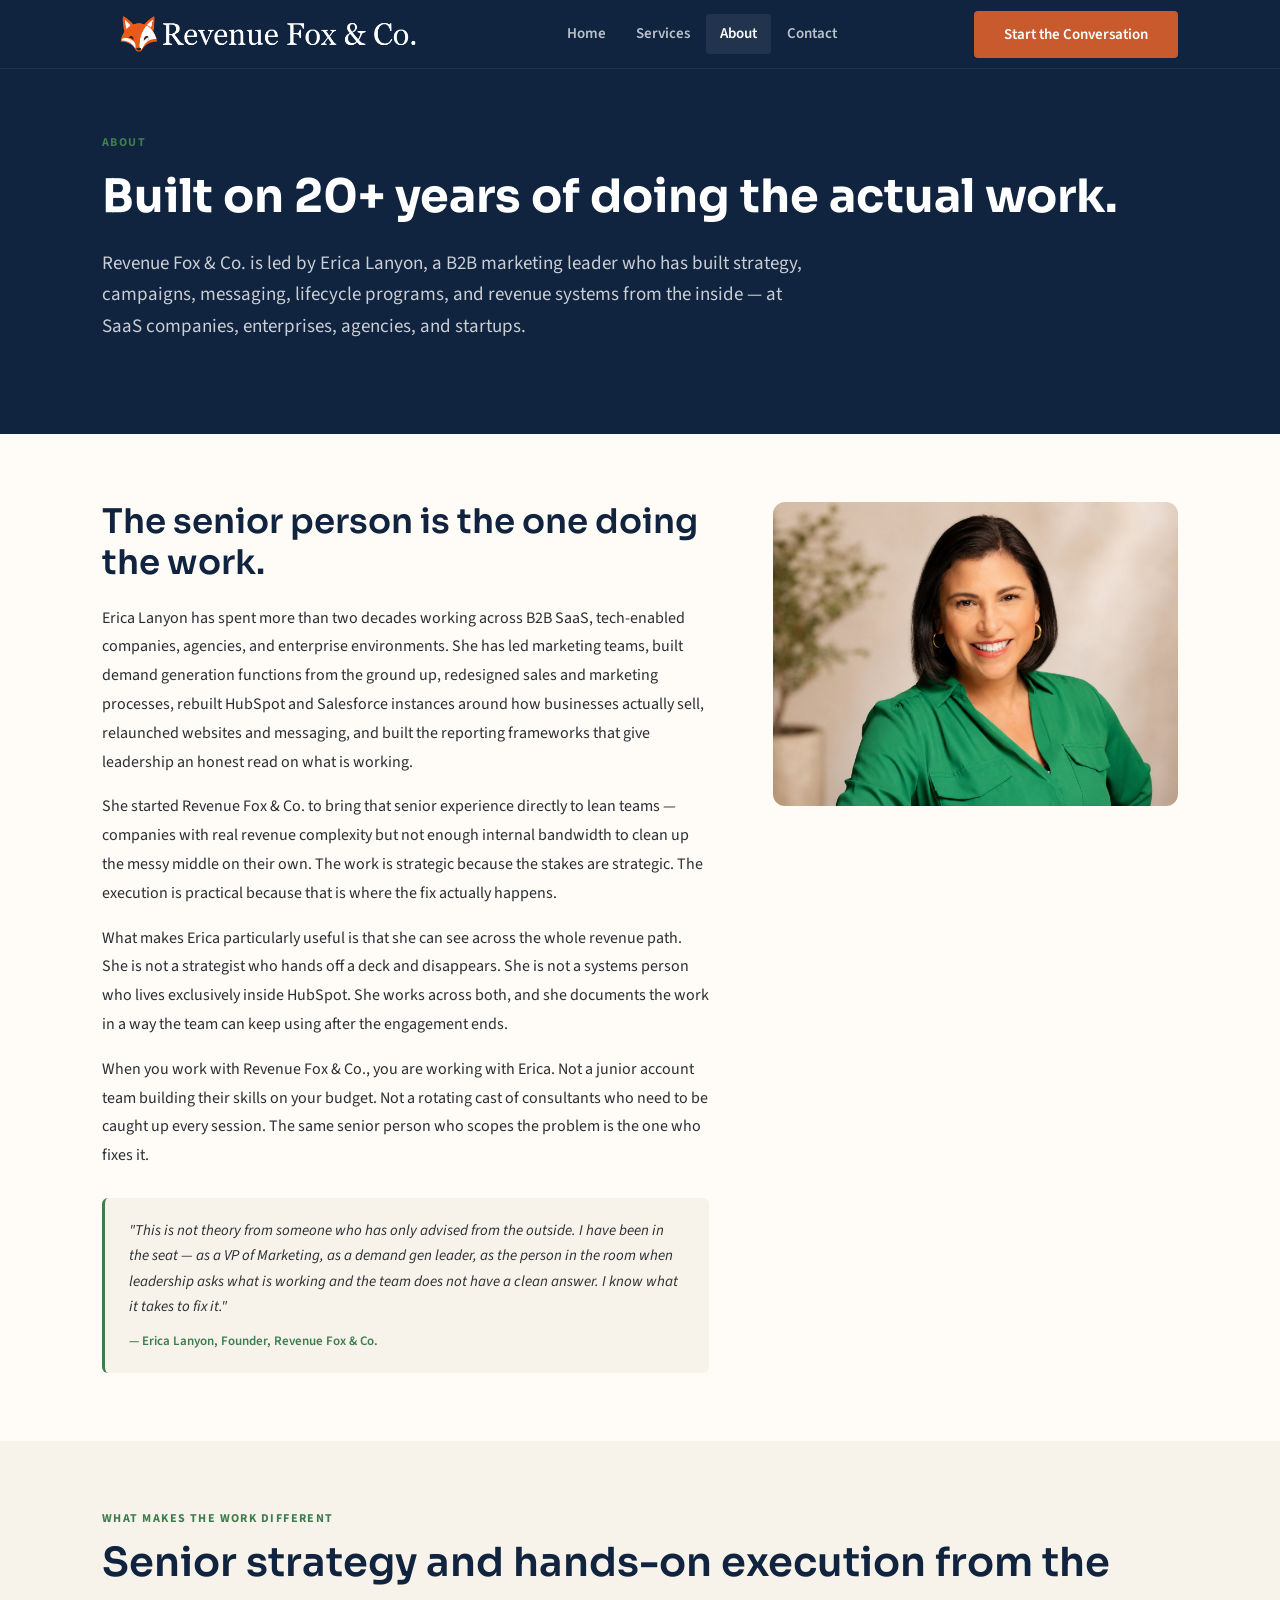
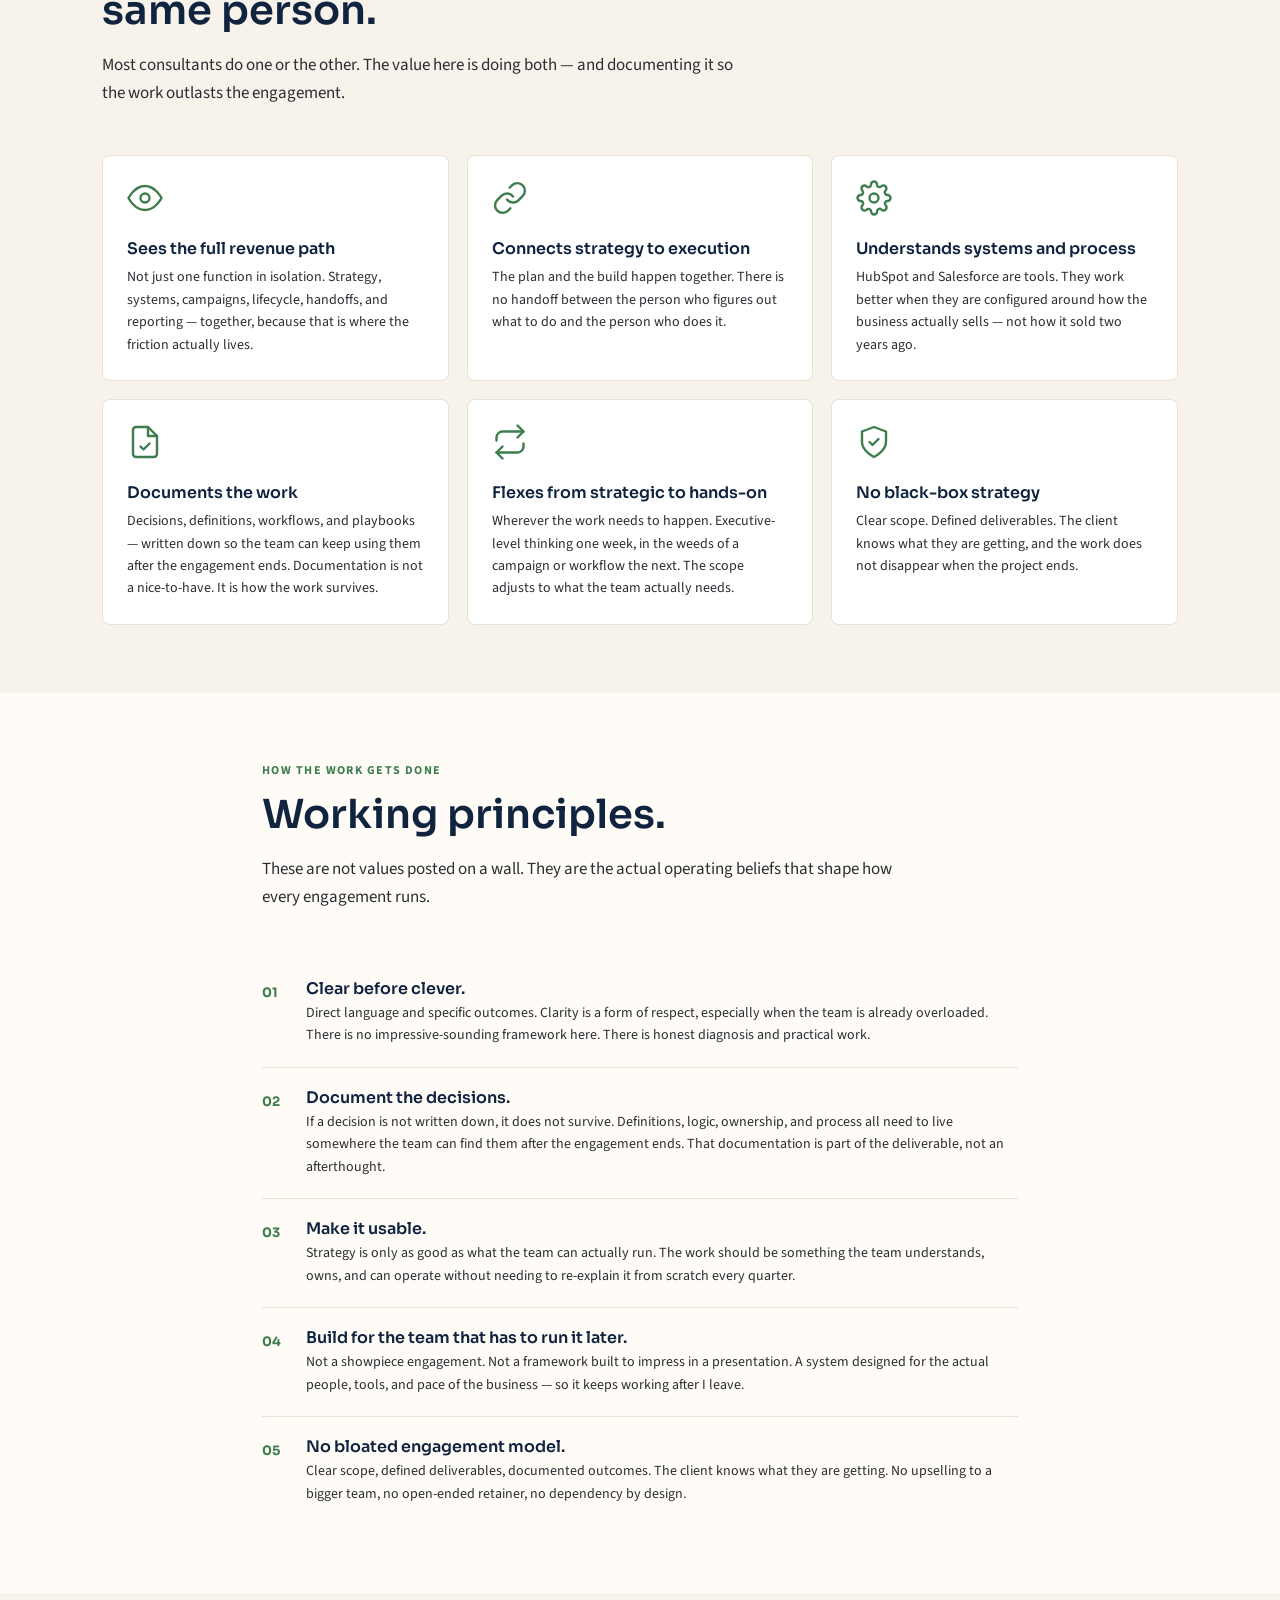
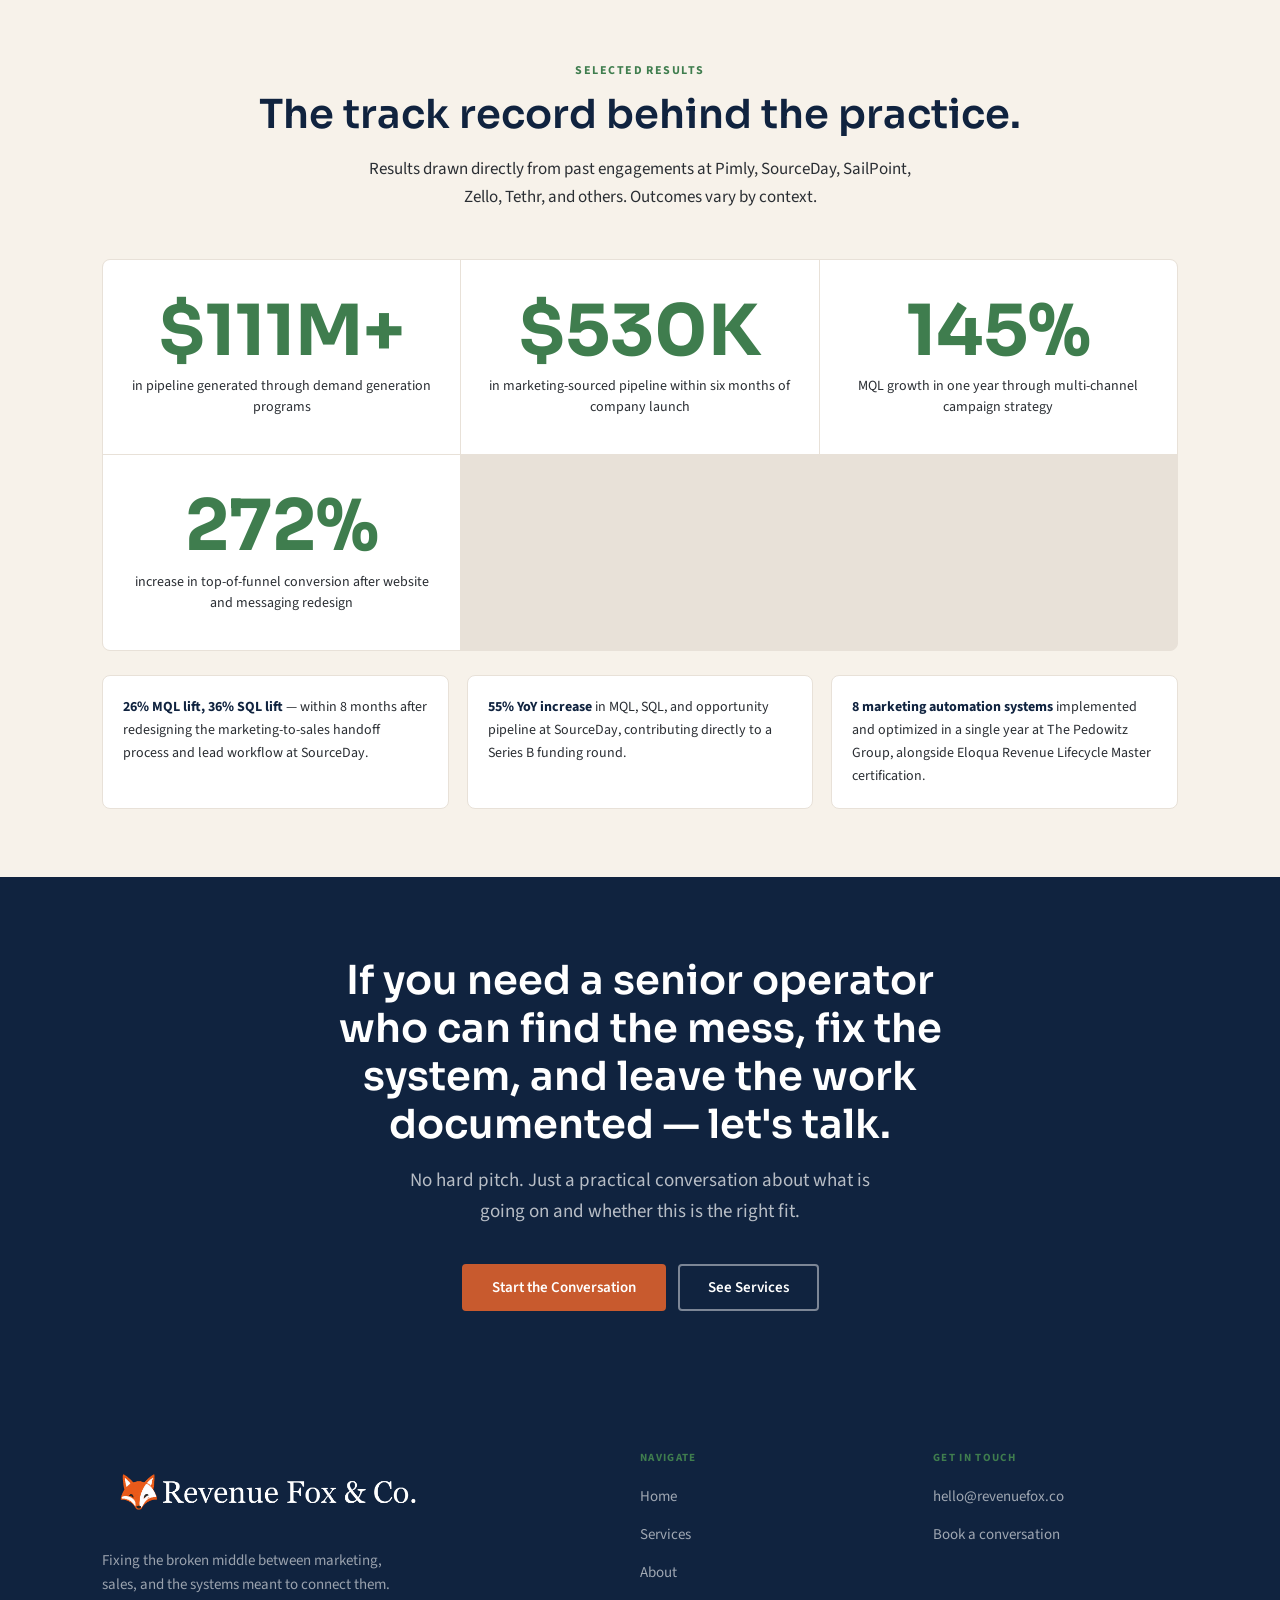
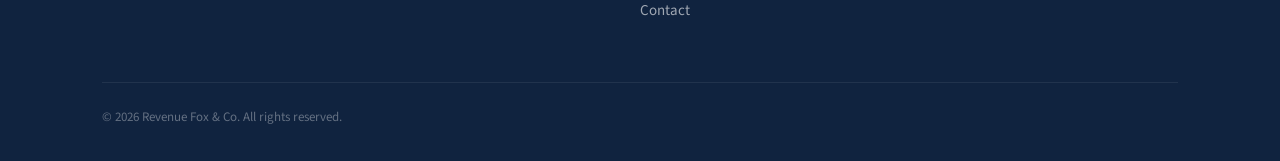
==== about.html @ c7586c08 "Stable baseline — before header image experiment" ====
<!DOCTYPE html>
<html lang="en">
<head>
  <meta charset="UTF-8">
  <meta name="viewport" content="width=device-width, initial-scale=1.0">

  <!-- SEO -->
  <title>About Erica Lanyon | Revenue Fox & Co.</title>
  <meta name="description" content="Revenue Fox & Co. is led by Erica Lanyon — a B2B marketing leader with 20+ years building demand generation, revenue systems, and marketing-to-sales alignment across SaaS and tech-enabled companies.">
  <link rel="canonical" href="https://revenuefox.co/about">

  <!-- Open Graph -->
  <meta property="og:type"        content="website">
  <meta property="og:url"         content="https://revenuefox.co/about">
  <meta property="og:title"       content="About Erica Lanyon | Revenue Fox & Co.">
  <meta property="og:description" content="20+ years of B2B marketing leadership across SaaS, enterprise, and agency environments. Senior strategy and hands-on execution — from the same person.">
  <meta property="og:image"       content="https://revenuefox.co/images/og-image.png">

  <!-- Favicon -->
  <link rel="icon" type="image/png" href="images/icon-fox.png">

  <!-- Google Fonts -->
  <link rel="preconnect" href="https://fonts.googleapis.com">
  <link rel="preconnect" href="https://fonts.gstatic.com" crossorigin>
  <link href="https://fonts.googleapis.com/css2?family=Sora:wght@400;600;700&family=Source+Sans+3:ital,wght@0,400;0,600;0,700;1,400&display=swap" rel="stylesheet">

  <link rel="stylesheet" href="assets/css/styles.css">
</head>
<body>

  <a class="skip-link" href="#main-content">Skip to main content</a>

  <!-- ============================================================
       HEADER
       ============================================================ -->
  <header class="site-header" role="banner">
    <div class="container">
      <nav class="nav-inner" aria-label="Main navigation">

        <a class="nav-logo" href="index.html" aria-label="Revenue Fox & Co. — go to home page">
          <img src="images/logo-white.png" alt="Revenue Fox & Co." width="160" height="40">
        </a>

        <ul class="nav-links" role="list">
          <li><a href="index.html">Home</a></li>
          <li><a href="services.html">Services</a></li>
          <li><a href="about.html" class="active" aria-current="page">About</a></li>
          <li><a href="contact.html">Contact</a></li>
        </ul>

        <div class="nav-right">
          <a href="contact.html" class="btn btn-primary">Start the Conversation</a>
          <button class="nav-toggle"
                  aria-label="Open navigation menu"
                  aria-expanded="false"
                  aria-controls="mobile-nav">
            <span></span><span></span><span></span>
          </button>
        </div>

      </nav>
    </div>

    <nav class="nav-mobile" id="mobile-nav" aria-label="Mobile navigation">
      <a href="index.html">Home</a>
      <a href="services.html">Services</a>
      <a href="about.html" class="active" aria-current="page">About</a>
      <a href="contact.html">Contact</a>
      <a href="contact.html" class="btn btn-primary">Start the Conversation</a>
    </nav>
  </header>


  <!-- ============================================================
       MAIN CONTENT
       ============================================================ -->
  <main id="main-content">

    <!-- ── HERO ─────────────────────────────────────────────── -->
    <section class="hero hero-sm" aria-labelledby="about-heading">
      <div class="container">
        <!-- COPY: About page hero -->
        <span class="label">About</span>
        <h1 id="about-heading">Built on 20+ years of doing the actual work.</h1>
        <p class="lead">
          Revenue Fox &amp; Co. is led by Erica Lanyon, a B2B marketing leader who has built strategy, campaigns, messaging, lifecycle programs, and revenue systems from the inside — at SaaS companies, enterprises, agencies, and startups.
        </p>
      </div>
    </section>


    <!-- ── ABOUT INTRO ───────────────────────────────────────── -->
    <section class="section bg-ivory" aria-labelledby="erica-heading">
      <div class="container">
        <div class="about-intro">

          <!-- COPY: About body copy — warm third person -->
          <div class="about-copy">
            <h2 id="erica-heading">The senior person is the one doing the work.</h2>

            <p>
              Erica Lanyon has spent more than two decades working across B2B SaaS, tech-enabled companies, agencies, and enterprise environments. She has led marketing teams, built demand generation functions from the ground up, redesigned sales and marketing processes, rebuilt HubSpot and Salesforce instances around how businesses actually sell, relaunched websites and messaging, and built the reporting frameworks that give leadership an honest read on what is working.
            </p>

            <p>
              She started Revenue Fox &amp; Co. to bring that senior experience directly to lean teams — companies with real revenue complexity but not enough internal bandwidth to clean up the messy middle on their own. The work is strategic because the stakes are strategic. The execution is practical because that is where the fix actually happens.
            </p>

            <p>
              What makes Erica particularly useful is that she can see across the whole revenue path. She is not a strategist who hands off a deck and disappears. She is not a systems person who lives exclusively inside HubSpot. She works across both, and she documents the work in a way the team can keep using after the engagement ends.
            </p>

            <p>
              When you work with Revenue Fox &amp; Co., you are working with Erica. Not a junior account team building their skills on your budget. Not a rotating cast of consultants who need to be caught up every session. The same senior person who scopes the problem is the one who fixes it.
            </p>

            <!-- COPY: About inline proof line -->
            <div style="margin-top: 28px; padding: 20px 24px; background-color: var(--soft-sand); border-radius: 6px; border-left: 3px solid var(--bold-green);">
              <p style="font-size: 15px; font-style: italic; margin-bottom: 0; color: var(--graphite); line-height: 1.7;">
                "This is not theory from someone who has only advised from the outside. I have been in the seat — as a VP of Marketing, as a demand gen leader, as the person in the room when leadership asks what is working and the team does not have a clean answer. I know what it takes to fix it."
              </p>
              <p style="font-size: 13px; font-weight: 600; color: var(--bold-green); margin-top: 10px; margin-bottom: 0;">— Erica Lanyon, Founder, Revenue Fox &amp; Co.</p>
            </div>

          </div>

          <!-- Headshot -->
          <img src="images/headshot-erica.jpg"
               alt="Erica Lanyon, Founder of Revenue Fox &amp; Co."
               style="border-radius: 12px; width: 100%; height: auto; object-fit: cover; display: block;">

        </div>
      </div>
    </section>


    <!-- ── WHAT MAKES IT DIFFERENT ───────────────────────────── -->
    <section class="section bg-sand" aria-labelledby="differentiators-heading">
      <div class="container">

        <div class="section-header">
          <span class="label">What makes the work different</span>
          <h2 id="differentiators-heading">Senior strategy and hands-on execution from the same person.</h2>
          <p>Most consultants do one or the other. The value here is doing both — and documenting it so the work outlasts the engagement.</p>
        </div>

        <!-- COPY: Differentiator cards -->
        <div class="differentiators-grid">

          <div class="differentiator-card">
            <!-- Icon: eye / full path visibility -->
            <svg class="differentiator-icon" xmlns="http://www.w3.org/2000/svg"
                 viewBox="0 0 24 24" fill="none" stroke="currentColor"
                 stroke-width="1.6" stroke-linecap="round" stroke-linejoin="round"
                 aria-hidden="true">
              <path d="M1 12s4-8 11-8 11 8 11 8-4 8-11 8-11-8-11-8z"/>
              <circle cx="12" cy="12" r="3"/>
            </svg>
            <h3>Sees the full revenue path</h3>
            <p>Not just one function in isolation. Strategy, systems, campaigns, lifecycle, handoffs, and reporting — together, because that is where the friction actually lives.</p>
          </div>

          <div class="differentiator-card">
            <!-- Icon: link / connects strategy -->
            <svg class="differentiator-icon" xmlns="http://www.w3.org/2000/svg"
                 viewBox="0 0 24 24" fill="none" stroke="currentColor"
                 stroke-width="1.6" stroke-linecap="round" stroke-linejoin="round"
                 aria-hidden="true">
              <path d="M10 13a5 5 0 0 0 7.54.54l3-3a5 5 0 0 0-7.07-7.07l-1.72 1.71"/>
              <path d="M14 11a5 5 0 0 0-7.54-.54l-3 3a5 5 0 0 0 7.07 7.07l1.71-1.71"/>
            </svg>
            <h3>Connects strategy to execution</h3>
            <p>The plan and the build happen together. There is no handoff between the person who figures out what to do and the person who does it.</p>
          </div>

          <div class="differentiator-card">
            <!-- Icon: settings / systems -->
            <svg class="differentiator-icon" xmlns="http://www.w3.org/2000/svg"
                 viewBox="0 0 24 24" fill="none" stroke="currentColor"
                 stroke-width="1.6" stroke-linecap="round" stroke-linejoin="round"
                 aria-hidden="true">
              <circle cx="12" cy="12" r="3"/>
              <path d="M19.4 15a1.65 1.65 0 0 0 .33 1.82l.06.06a2 2 0 0 1-2.83 2.83l-.06-.06a1.65 1.65 0 0 0-1.82-.33 1.65 1.65 0 0 0-1 1.51V21a2 2 0 0 1-4 0v-.09A1.65 1.65 0 0 0 9 19.4a1.65 1.65 0 0 0-1.82.33l-.06.06a2 2 0 0 1-2.83-2.83l.06-.06A1.65 1.65 0 0 0 4.68 15a1.65 1.65 0 0 0-1.51-1H3a2 2 0 0 1 0-4h.09A1.65 1.65 0 0 0 4.6 9a1.65 1.65 0 0 0-.33-1.82l-.06-.06a2 2 0 0 1 2.83-2.83l.06.06A1.65 1.65 0 0 0 9 4.68a1.65 1.65 0 0 0 1-1.51V3a2 2 0 0 1 4 0v.09a1.65 1.65 0 0 0 1 1.51 1.65 1.65 0 0 0 1.82-.33l.06-.06a2 2 0 0 1 2.83 2.83l-.06.06A1.65 1.65 0 0 0 19.4 9a1.65 1.65 0 0 0 1.51 1H21a2 2 0 0 1 0 4h-.09a1.65 1.65 0 0 0-1.51 1z"/>
            </svg>
            <h3>Understands systems and process</h3>
            <p>HubSpot and Salesforce are tools. They work better when they are configured around how the business actually sells — not how it sold two years ago.</p>
          </div>

          <div class="differentiator-card">
            <!-- Icon: file-check / documentation -->
            <svg class="differentiator-icon" xmlns="http://www.w3.org/2000/svg"
                 viewBox="0 0 24 24" fill="none" stroke="currentColor"
                 stroke-width="1.6" stroke-linecap="round" stroke-linejoin="round"
                 aria-hidden="true">
              <path d="M14 2H6a2 2 0 0 0-2 2v16a2 2 0 0 0 2 2h12a2 2 0 0 0 2-2V8z"/>
              <polyline points="14 2 14 8 20 8"/>
              <polyline points="9 15 11 17 15 13"/>
            </svg>
            <h3>Documents the work</h3>
            <p>Decisions, definitions, workflows, and playbooks — written down so the team can keep using them after the engagement ends. Documentation is not a nice-to-have. It is how the work survives.</p>
          </div>

          <div class="differentiator-card">
            <!-- Icon: arrows / flex between strategic and tactical -->
            <svg class="differentiator-icon" xmlns="http://www.w3.org/2000/svg"
                 viewBox="0 0 24 24" fill="none" stroke="currentColor"
                 stroke-width="1.6" stroke-linecap="round" stroke-linejoin="round"
                 aria-hidden="true">
              <polyline points="17 1 21 5 17 9"/>
              <path d="M3 11V9a4 4 0 0 1 4-4h14"/>
              <polyline points="7 23 3 19 7 15"/>
              <path d="M21 13v2a4 4 0 0 1-4 4H3"/>
            </svg>
            <h3>Flexes from strategic to hands-on</h3>
            <p>Wherever the work needs to happen. Executive-level thinking one week, in the weeds of a campaign or workflow the next. The scope adjusts to what the team actually needs.</p>
          </div>

          <div class="differentiator-card">
            <!-- Icon: shield / no black-box -->
            <svg class="differentiator-icon" xmlns="http://www.w3.org/2000/svg"
                 viewBox="0 0 24 24" fill="none" stroke="currentColor"
                 stroke-width="1.6" stroke-linecap="round" stroke-linejoin="round"
                 aria-hidden="true">
              <path d="M12 22s8-4 8-10V5l-8-3-8 3v7c0 6 8 10 8 10z"/>
              <polyline points="9 12 11 14 15 10"/>
            </svg>
            <h3>No black-box strategy</h3>
            <p>Clear scope. Defined deliverables. The client knows what they are getting, and the work does not disappear when the project ends.</p>
          </div>

        </div>

      </div>
    </section>


    <!-- ── WORKING PRINCIPLES ────────────────────────────────── -->
    <section class="section bg-ivory" aria-labelledby="principles-heading">
      <div class="container" style="max-width: 820px;">

        <div class="section-header">
          <span class="label">How the work gets done</span>
          <h2 id="principles-heading">Working principles.</h2>
          <p>These are not values posted on a wall. They are the actual operating beliefs that shape how every engagement runs.</p>
        </div>

        <!-- COPY: Working principles list -->
        <div class="principles-list" role="list">

          <div class="principle-item" role="listitem">
            <span class="principle-num" aria-hidden="true">01</span>
            <div>
              <h3>Clear before clever.</h3>
              <p>Direct language and specific outcomes. Clarity is a form of respect, especially when the team is already overloaded. There is no impressive-sounding framework here. There is honest diagnosis and practical work.</p>
            </div>
          </div>

          <div class="principle-item" role="listitem">
            <span class="principle-num" aria-hidden="true">02</span>
            <div>
              <h3>Document the decisions.</h3>
              <p>If a decision is not written down, it does not survive. Definitions, logic, ownership, and process all need to live somewhere the team can find them after the engagement ends. That documentation is part of the deliverable, not an afterthought.</p>
            </div>
          </div>

          <div class="principle-item" role="listitem">
            <span class="principle-num" aria-hidden="true">03</span>
            <div>
              <h3>Make it usable.</h3>
              <p>Strategy is only as good as what the team can actually run. The work should be something the team understands, owns, and can operate without needing to re-explain it from scratch every quarter.</p>
            </div>
          </div>

          <div class="principle-item" role="listitem">
            <span class="principle-num" aria-hidden="true">04</span>
            <div>
              <h3>Build for the team that has to run it later.</h3>
              <p>Not a showpiece engagement. Not a framework built to impress in a presentation. A system designed for the actual people, tools, and pace of the business — so it keeps working after I leave.</p>
            </div>
          </div>

          <div class="principle-item" role="listitem">
            <span class="principle-num" aria-hidden="true">05</span>
            <div>
              <h3>No bloated engagement model.</h3>
              <p>Clear scope, defined deliverables, documented outcomes. The client knows what they are getting. No upselling to a bigger team, no open-ended retainer, no dependency by design.</p>
            </div>
          </div>

        </div>

      </div>
    </section>


    <!-- ── PROOF STRIP ───────────────────────────────────────── -->
    <section class="section bg-sand" aria-labelledby="proof-strip-heading">
      <div class="container">

        <div class="section-header centered">
          <span class="label">Selected results</span>
          <h2 id="proof-strip-heading">The track record behind the practice.</h2>
          <p style="max-width: 580px; margin-inline: auto;">
            Results drawn directly from past engagements at Pimly, SourceDay, SailPoint, Zello, Tethr, and others. Outcomes vary by context.
          </p>
        </div>

        <!-- COPY: Proof stats — pulled from positioning document -->
        <div class="proof-stats" role="list">
          <div class="proof-stat" role="listitem">
            <div class="proof-stat-value">$115M+</div>
            <div class="proof-stat-label">in pipeline generated through demand generation programs</div>
          </div>
          <div class="proof-stat" role="listitem">
            <div class="proof-stat-value">$550K</div>
            <div class="proof-stat-label">in marketing-sourced pipeline within six months of company launch</div>
          </div>
          <div class="proof-stat" role="listitem">
            <div class="proof-stat-value">151%</div>
            <div class="proof-stat-label">MQL growth in one year through multi-channel campaign strategy</div>
          </div>
          <div class="proof-stat" role="listitem">
            <div class="proof-stat-value">300%</div>
            <div class="proof-stat-label">increase in top-of-funnel conversion after website and messaging redesign</div>
          </div>
        </div>

        <!-- COPY: Additional proof points as text -->
        <div style="display: grid; grid-template-columns: repeat(3, 1fr); gap: 18px; margin-top: 20px;">
          <!-- TODO: Add or remove proof bullets as results are updated -->
          <div style="background-color: var(--white); border: var(--border); border-radius: 8px; padding: 20px;">
            <p style="font-size: 14px; color: var(--graphite); margin-bottom: 0; line-height: 1.65;">
              <strong style="color: var(--midnight-ink);">26% MQL lift, 36% SQL lift</strong> — within 8 months after redesigning the marketing-to-sales handoff process and lead workflow at SourceDay.
            </p>
          </div>
          <div style="background-color: var(--white); border: var(--border); border-radius: 8px; padding: 20px;">
            <p style="font-size: 14px; color: var(--graphite); margin-bottom: 0; line-height: 1.65;">
              <strong style="color: var(--midnight-ink);">55% YoY increase</strong> in MQL, SQL, and opportunity pipeline at SourceDay, contributing directly to a Series B funding round.
            </p>
          </div>
          <div style="background-color: var(--white); border: var(--border); border-radius: 8px; padding: 20px;">
            <p style="font-size: 14px; color: var(--graphite); margin-bottom: 0; line-height: 1.65;">
              <strong style="color: var(--midnight-ink);">8 marketing automation systems</strong> implemented and optimized in a single year at The Pedowitz Group, alongside Eloqua Revenue Lifecycle Master certification.
            </p>
          </div>
        </div>

      </div>
    </section>


    <!-- ── FINAL CTA ──────────────────────────────────────────── -->
    <section class="cta-band bg-midnight text-on-dark" aria-labelledby="about-cta-heading">
      <div class="container">
        <!-- COPY: About page final CTA -->
        <h2 id="about-cta-heading">If you need a senior operator who can find the mess, fix the system, and leave the work documented — let's talk.</h2>
        <p class="lead">No hard pitch. Just a practical conversation about what is going on and whether this is the right fit.</p>
        <div class="btn-group">
          <a href="contact.html" class="btn btn-primary">Start the Conversation</a>
          <a href="services.html" class="btn btn-secondary-light">See Services</a>
        </div>
      </div>
    </section>

  </main><!-- /#main-content -->


  <!-- ============================================================
       FOOTER
       ============================================================ -->
  <footer class="site-footer" role="contentinfo">
    <div class="container">
      <div class="footer-grid">

        <div class="footer-brand">
          <div class="nav-logo">
            <a href="index.html" aria-label="Revenue Fox & Co. — Home">
              <img src="images/logo-white.png" alt="Revenue Fox & Co." width="160" height="40">
            </a>
          </div>
          <p>Fixing the broken middle between marketing, sales, and the systems meant to connect them.</p>
        </div>

        <div class="footer-col">
          <h4>Navigate</h4>
          <ul>
            <li><a href="index.html">Home</a></li>
            <li><a href="services.html">Services</a></li>
            <li><a href="about.html">About</a></li>
            <li><a href="contact.html">Contact</a></li>
          </ul>
        </div>

        <div class="footer-col">
          <h4>Get in Touch</h4>
          <ul>
            <li><a href="mailto:hello@revenuefox.co">hello@revenuefox.co</a></li>
            <li><a href="contact.html">Book a conversation</a></li>
          </ul>
        </div>

      </div>
      <div class="footer-bottom">
        <span>&copy; 2026 Revenue Fox &amp; Co. All rights reserved.</span>
      </div>
    </div>
  </footer>

  <script src="assets/js/main.js"></script>
</body>
</html>
---- assets/css/styles.css ----
/*
 * Revenue Fox & Co. — Main Stylesheet
 *
 * Fonts: Sora (headings) + Source Sans 3 (body) via Google Fonts
 * Fallbacks: Georgia → serif (headings), Arial → system-ui (body)
 *
 * Color tokens (from brand guidelines):
 *   --midnight-ink  #10233F  header, footer, dark panels, headlines
 *   --fox-rust      #C85A2E  CTAs ONLY — primary buttons, CTA emphasis
 *   --bold-green    #3F7D4E  icons, labels, accents, proof metrics
 *   --warm-ivory    #FFF8EE  primary page background
 *   --soft-sand     #F1E4D2  cards, secondary section bands
 *   --graphite      #2A2E33  body text
 *   --pale-stone    #DED5CA  borders, dividers
 */

@import url('https://fonts.googleapis.com/css2?family=Sora:wght@400;600;700&family=Source+Sans+3:ital,wght@0,400;0,600;0,700;1,400&display=swap');

/* ============================================================
   0. CSS CUSTOM PROPERTIES
   ============================================================ */
:root {
  /* Brand colors */
  --midnight-ink:    #10233F;
  --fox-rust:        #C85A2E;
  --fox-rust-dark:   #A84822;
  --bold-green:      #3F7D4E;
  --bold-green-dim:  rgba(63, 125, 78, 0.12);
  --warm-ivory:      #FFFCF7;
  --soft-sand:       #F7F2EA;
  --porcelain:       #FAF7F2;
  --graphite:        #2A2E33;
  --pale-stone:      #E8E1D8;
  --white:           #FFFFFF;

  /* Typography */
  --font-heading: 'Sora', Georgia, 'Times New Roman', serif;
  --font-body:    'Source Sans 3', Arial, system-ui, sans-serif;

  /* Layout */
  --container-max:  1140px;
  --container-pad:  clamp(20px, 4vw, 32px);
  --section-pad-y:  clamp(44px, 5.5vw, 68px);
  --card-pad:       clamp(22px, 3vw, 32px);

  /* Radii */
  --radius-sm:  4px;
  --radius-md:  8px;
  --radius-lg:  12px;

  /* Borders */
  --border:  1px solid var(--pale-stone);

  /* Shadows */
  --shadow-card:       0 1px 3px rgba(16,35,63,0.06), 0 2px 8px rgba(16,35,63,0.04);
  --shadow-card-hover: 0 4px 20px rgba(16,35,63,0.10), 0 2px 8px rgba(16,35,63,0.06);

  /* Transitions */
  --ease: 180ms ease;
}

/* ============================================================
   1. RESET & BASE
   ============================================================ */
*, *::before, *::after {
  box-sizing: border-box;
  margin: 0;
  padding: 0;
}

html {
  scroll-behavior: smooth;
  -webkit-text-size-adjust: 100%;
}

body {
  font-family: var(--font-body);
  font-size: 17px;
  line-height: 1.65;
  color: var(--graphite);
  background-color: var(--warm-ivory);
  -webkit-font-smoothing: antialiased;
  -moz-osx-font-smoothing: grayscale;
}

img { display: block; max-width: 100%; height: auto; }
a   { color: inherit; text-decoration: none; }
ul, ol { list-style: none; }
button { cursor: pointer; border: none; background: none; font-family: inherit; }

/* Skip link for accessibility */
.skip-link {
  position: absolute;
  top: -100%;
  left: 16px;
  background: var(--fox-rust);
  color: var(--white);
  padding: 8px 16px;
  border-radius: var(--radius-sm);
  font-size: 14px;
  font-weight: 600;
  z-index: 9999;
  transition: top var(--ease);
}
.skip-link:focus { top: 8px; }

/* ============================================================
   2. LAYOUT UTILITIES
   ============================================================ */
.container {
  max-width: var(--container-max);
  margin-inline: auto;
  padding-inline: var(--container-pad);
}

.section {
  padding-block: var(--section-pad-y);
}

/* Backgrounds */
.bg-midnight { background-color: var(--midnight-ink); }
.bg-green    { background-color: var(--bold-green); }
.bg-ivory    { background-color: var(--warm-ivory); }
.bg-sand     { background-color: var(--soft-sand); }
.bg-white    { background-color: var(--white); }

/* Text on dark */
.text-on-dark h1,
.text-on-dark h2,
.text-on-dark h3,
.text-on-dark h4  { color: var(--white); }
.text-on-dark p,
.text-on-dark .lead { color: rgba(255,255,255,0.78); }
.text-on-dark .label { color: var(--bold-green); }

/* ============================================================
   3. TYPOGRAPHY
   ============================================================ */
h1, h2, h3, h4 {
  font-family: var(--font-heading);
  color: var(--midnight-ink);
  line-height: 1.2;
  font-weight: 700;
}

h1 { font-size: clamp(40px, 6vw, 72px); }
h2 { font-size: clamp(26px, 3.5vw, 40px); font-weight: 600; }
h3 { font-size: clamp(18px, 2vw, 22px);  font-weight: 600; }
h4 { font-size: 16px; font-weight: 600; }

p { margin-bottom: 1em; }
p:last-child { margin-bottom: 0; }

/* Section label — small all-caps in Bold Green */
.label {
  font-family: var(--font-body);
  font-size: 12px;
  font-weight: 700;
  letter-spacing: 0.12em;
  text-transform: uppercase;
  color: var(--bold-green);
  display: block;
}

/* Larger intro paragraph */
.lead {
  font-size: clamp(16px, 1.8vw, 19px);
  line-height: 1.65;
  color: var(--graphite);
}

/* Green accent divider */
.divider {
  display: block;
  width: 44px;
  height: 3px;
  background-color: var(--bold-green);
  border-radius: 2px;
  margin-bottom: 24px;
}
.divider.centered { margin-inline: auto; }

/* Section header block */
.section-header {
  margin-bottom: 48px;
}
.section-header .label { margin-bottom: 10px; }
.section-header h2    { margin-bottom: 16px; }
.section-header p     { max-width: 640px; }
.section-header.centered { text-align: center; }
.section-header.centered p { margin-inline: auto; }

/* ============================================================
   4. BUTTONS
   ============================================================ */
.btn {
  display: inline-flex;
  align-items: center;
  gap: 8px;
  padding: 14px 28px;
  border-radius: var(--radius-sm);
  font-family: var(--font-body);
  font-size: 15px;
  font-weight: 600;
  line-height: 1;
  white-space: nowrap;
  transition: background-color var(--ease), color var(--ease),
              border-color var(--ease), box-shadow var(--ease);
}

/* Fox Rust — CTAs only */
.btn-primary {
  background-color: var(--fox-rust);
  color: var(--white);
  border: 2px solid var(--fox-rust);
}
.btn-primary:hover,
.btn-primary:focus-visible {
  background-color: var(--fox-rust-dark);
  border-color: var(--fox-rust-dark);
}

/* Midnight Ink outline — secondary */
.btn-secondary {
  background-color: transparent;
  color: var(--midnight-ink);
  border: 2px solid var(--midnight-ink);
}
.btn-secondary:hover,
.btn-secondary:focus-visible {
  background-color: var(--midnight-ink);
  color: var(--white);
}

/* White outline — secondary on dark backgrounds */
.btn-secondary-light {
  background-color: transparent;
  color: var(--white);
  border: 2px solid rgba(255,255,255,0.45);
}
.btn-secondary-light:hover,
.btn-secondary-light:focus-visible {
  border-color: var(--white);
  background-color: rgba(255,255,255,0.08);
}

.btn:focus-visible {
  outline: 3px solid var(--fox-rust);
  outline-offset: 3px;
}

.btn-group {
  display: flex;
  flex-wrap: wrap;
  gap: 12px;
  align-items: center;
}

/* ============================================================
   5. HEADER & NAVIGATION
   ============================================================ */
.site-header {
  position: sticky;
  top: 0;
  z-index: 200;
  background-color: var(--midnight-ink);
  border-bottom: 1px solid rgba(255,255,255,0.06);
}

.nav-inner {
  display: flex;
  align-items: center;
  justify-content: space-between;
  gap: 24px;
  height: 68px;
}

.nav-logo img { height: 82px; width: auto; }

.nav-links {
  display: flex;
  align-items: center;
  gap: 2px;
}
.nav-links a {
  display: block;
  padding: 8px 14px;
  font-size: 15px;
  font-weight: 600;
  color: rgba(255,255,255,0.72);
  border-radius: var(--radius-sm);
  transition: color var(--ease), background-color var(--ease);
}
.nav-links a:hover,
.nav-links a.active {
  color: var(--white);
  background-color: rgba(255,255,255,0.07);
}

.nav-right {
  display: flex;
  align-items: center;
  gap: 12px;
}

/* Hamburger toggle */
.nav-toggle {
  display: none;
  flex-direction: column;
  justify-content: center;
  align-items: center;
  width: 40px;
  height: 40px;
  gap: 5px;
  border-radius: var(--radius-sm);
  color: var(--white);
  transition: background-color var(--ease);
}
.nav-toggle:hover { background-color: rgba(255,255,255,0.08); }
.nav-toggle span {
  display: block;
  width: 22px;
  height: 2px;
  background-color: currentColor;
  border-radius: 1px;
  transition: transform var(--ease), opacity var(--ease);
  transform-origin: center;
}
.nav-toggle.is-open span:nth-child(1) { transform: translateY(7px) rotate(45deg); }
.nav-toggle.is-open span:nth-child(2) { opacity: 0; }
.nav-toggle.is-open span:nth-child(3) { transform: translateY(-7px) rotate(-45deg); }

/* Mobile nav overlay */
.nav-mobile {
  display: none;
  position: fixed;
  top: 68px;
  inset-inline: 0;
  bottom: 0;
  background-color: var(--midnight-ink);
  z-index: 199;
  padding: 24px var(--container-pad);
  overflow-y: auto;
  border-top: 1px solid rgba(255,255,255,0.07);
}
.nav-mobile.is-open { display: block; }
.nav-mobile a {
  display: block;
  padding: 16px 0;
  font-size: 18px;
  font-weight: 600;
  color: rgba(255,255,255,0.80);
  border-bottom: 1px solid rgba(255,255,255,0.06);
  transition: color var(--ease);
}
.nav-mobile a:hover { color: var(--white); }
.nav-mobile a.active { color: var(--white); }
.nav-mobile a:last-of-type { border-bottom: none; }
.nav-mobile .btn-primary {
  display: block;
  text-align: center;
  margin-top: 28px;
  padding: 16px;
}

/* ============================================================
   6. FOOTER
   ============================================================ */
.site-footer {
  background-color: var(--midnight-ink);
  padding-block: 60px 32px;
}

.footer-grid {
  display: grid;
  grid-template-columns: 2fr 1fr 1fr;
  gap: 48px;
  margin-bottom: 48px;
}

.footer-brand .nav-logo { margin-bottom: 16px; }
.footer-brand p {
  font-size: 15px;
  color: rgba(255,255,255,0.58);
  line-height: 1.65;
  max-width: 300px;
}

.footer-col h4 {
  font-family: var(--font-body);
  font-size: 11px;
  font-weight: 700;
  letter-spacing: 0.12em;
  text-transform: uppercase;
  color: var(--bold-green);
  margin-bottom: 18px;
}
.footer-col ul li { margin-bottom: 10px; }
.footer-col a {
  font-size: 15px;
  color: rgba(255,255,255,0.60);
  transition: color var(--ease);
}
.footer-col a:hover { color: var(--white); }

.footer-bottom {
  padding-top: 24px;
  border-top: 1px solid rgba(255,255,255,0.07);
  display: flex;
  justify-content: space-between;
  align-items: center;
  flex-wrap: wrap;
  gap: 10px;
  font-size: 13px;
  color: rgba(255,255,255,0.35);
}

/* ============================================================
   7. HERO — SHARED BASE
   ============================================================ */
.hero {
  background-color: var(--midnight-ink);
  padding-block: 96px 88px;
  position: relative;
  overflow: hidden;
}

.hero .label  { margin-bottom: 16px; }
.hero h1      { color: var(--white); margin-bottom: 24px; }
.hero .lead   { color: rgba(255,255,255,0.78); margin-bottom: 36px; max-width: 680px; }

.hero-credibility {
  margin-top: 36px;
  padding-top: 24px;
  border-top: 1px solid rgba(255,255,255,0.10);
  font-size: 14px;
  color: rgba(255,255,255,0.46);
  font-style: italic;
  max-width: 600px;
}

/* Interior pages — narrower hero */
.hero-sm {
  padding-block: 64px 56px;
}
.hero-sm h1 { font-size: clamp(28px, 4vw, 46px); }
.hero-sm .lead { max-width: 720px; }

/* ============================================================
   8. HOME — PROBLEM SECTION
   ============================================================ */
.problem-grid {
  display: grid;
  grid-template-columns: repeat(3, 1fr);
  gap: 18px;
}

.problem-card {
  background-color: var(--soft-sand);
  border: var(--border);
  border-radius: var(--radius-md);
  padding: var(--card-pad);
  transition: box-shadow var(--ease), transform var(--ease);
}
.problem-card:hover {
  box-shadow: var(--shadow-card-hover);
  transform: translateY(-2px);
}
.problem-card-icon {
  width: 38px;
  height: 38px;
  color: var(--bold-green);
  margin-bottom: 14px;
  flex-shrink: 0;
}
.problem-card h3 {
  font-size: 16px;
  font-weight: 600;
  margin-bottom: 8px;
  line-height: 1.35;
}
.problem-card p {
  font-size: 14px;
  color: var(--graphite);
  margin-bottom: 0;
  line-height: 1.6;
}

.pain-kicker {
  margin-top: 40px;
  font-size: 16px;
  font-weight: 600;
  font-style: italic;
  color: var(--midnight-ink);
  padding-left: 18px;
  border-left: 3px solid var(--bold-green);
}

/* ============================================================
   9. HOME — BRIDGE SECTION
   ============================================================ */
.bridge-inner { max-width: 740px; }
.bridge-inner h2 { margin-bottom: 18px; }
.bridge-inner .lead { margin-bottom: 20px; }

/* ============================================================
   10. HOME — SERVICES PREVIEW
   ============================================================ */
.services-preview-grid {
  display: grid;
  grid-template-columns: repeat(2, 1fr);
  gap: 22px;
}

.service-preview-card {
  background-color: var(--porcelain);
  border: var(--border);
  border-radius: var(--radius-md);
  padding: var(--card-pad);
  transition: box-shadow var(--ease), transform var(--ease);
}
.service-preview-card:hover {
  box-shadow: var(--shadow-card-hover);
  transform: translateY(-2px);
}
.service-preview-card-icon {
  width: 40px;
  height: 40px;
  color: var(--bold-green);
  margin-bottom: 16px;
}
.service-preview-card h3 { font-size: 19px; margin-bottom: 10px; }
.service-preview-card p  { font-size: 15px; color: var(--graphite); margin-bottom: 0; }

.services-flex-note {
  margin-top: 32px;
  text-align: center;
  font-size: 15px;
  color: var(--bold-green);
  font-style: italic;
}
.services-flex-note a {
  color: var(--midnight-ink);
  font-weight: 600;
  text-decoration: underline;
  text-underline-offset: 2px;
}
.services-flex-note a:hover { color: var(--fox-rust); }

/* ============================================================
   11. HOME — PROCESS SECTION (dark background)
   ============================================================ */
.process-steps {
  display: grid;
  grid-template-columns: repeat(3, 1fr);
  gap: 48px;
  margin-top: 48px;
  position: relative;
}

/* Connector line removed per design preference */

.process-step-number {
  display: flex;
  align-items: center;
  justify-content: center;
  width: 52px;
  height: 52px;
  border-radius: 50%;
  background-color: rgba(63,125,78,0.14);
  border: 2px solid var(--bold-green);
  font-family: var(--font-heading);
  font-size: 20px;
  font-weight: 700;
  color: var(--bold-green);
  margin-bottom: 20px;
  position: relative;
  z-index: 1;
}

.process-step h3 {
  color: var(--white);
  font-size: 22px;
  margin-bottom: 12px;
}
.process-step p {
  color: rgba(255,255,255,0.68);
  font-size: 15px;
  margin-bottom: 0;
  line-height: 1.7;
}

/* ============================================================
   12. HOME — PROOF SECTION
   ============================================================ */
.proof-stats {
  display: grid;
  grid-template-columns: repeat(3, 1fr);
  gap: 1px;
  background-color: var(--pale-stone);
  border-radius: var(--radius-md);
  overflow: hidden;
  border: var(--border);
  margin-bottom: 24px;
}

.proof-stat {
  background-color: var(--white);
  padding: 36px 24px;
  text-align: center;
}
.proof-stat-value {
  font-family: var(--font-heading);
  font-size: clamp(44px, 5.5vw, 76px);
  font-weight: 700;
  color: var(--bold-green);
  line-height: 1;
  margin-bottom: 10px;
}
.proof-stat-label {
  font-size: 14px;
  color: var(--graphite);
  line-height: 1.5;
}

.proof-note {
  font-size: 13px;
  color: var(--graphite);
  text-align: center;
  font-style: italic;
  opacity: 0.65;
}

/* ============================================================
   13. HOME — FIT SECTION
   ============================================================ */
.fit-grid {
  display: grid;
  grid-template-columns: repeat(2, 1fr);
  gap: 28px;
}

.fit-card {
  border-radius: var(--radius-md);
  border: var(--border);
  padding: var(--card-pad);
}
.fit-card-for  { background-color: rgba(63,125,78,0.05); border-color: rgba(63,125,78,0.22); }
.fit-card-not  { background-color: var(--soft-sand); }

.fit-card-heading {
  font-size: 11px;
  font-weight: 700;
  letter-spacing: 0.12em;
  text-transform: uppercase;
  margin-bottom: 18px;
  padding-bottom: 14px;
  border-bottom: var(--border);
}
.fit-card-for .fit-card-heading { color: var(--bold-green); }
.fit-card-not .fit-card-heading { color: var(--graphite); opacity: 0.55; }

.fit-list li {
  display: flex;
  gap: 10px;
  align-items: flex-start;
  font-size: 15px;
  margin-bottom: 12px;
  line-height: 1.55;
}
.fit-list li:last-child { margin-bottom: 0; }
.fit-check, .fit-x {
  flex-shrink: 0;
  margin-top: 2px;
}
.fit-check { color: var(--bold-green); }
.fit-x     { color: var(--pale-stone); }

/* ============================================================
   14. FINAL CTA BAND
   ============================================================ */
.cta-band {
  padding-block: 80px;
  text-align: center;
}
.cta-band h2 {
  color: var(--white);
  max-width: 620px;
  margin-inline: auto;
  margin-bottom: 16px;
}
.cta-band .lead {
  color: rgba(255,255,255,0.70);
  max-width: 500px;
  margin-inline: auto;
  margin-bottom: 36px;
}
.cta-band .btn-group { justify-content: center; }

/* ============================================================
   15. SERVICES PAGE
   ============================================================ */
.services-list {
  display: flex;
  flex-direction: column;
  gap: 0;
}

.service-block {
  display: grid;
  grid-template-columns: 1fr 1fr;
  gap: 56px;
  align-items: start;
  padding-block: 36px;
  border-bottom: var(--border);
}
.service-block:first-child { padding-top: 0; }
.service-block:last-child  { border-bottom: none; padding-bottom: 0; }

.service-block-meta { display: flex; flex-direction: column; }
.service-block-icon {
  width: 48px;
  height: 48px;
  color: var(--bold-green);
  margin-bottom: 20px;
}
.service-block .label  { margin-bottom: 10px; }
.service-block h2      { font-size: clamp(22px, 2.5vw, 30px); margin-bottom: 14px; }
.service-block .service-for {
  font-size: 15px;
  color: var(--graphite);
  font-style: italic;
  border-top: var(--border);
  padding-top: 14px;
  margin-top: 6px;
  line-height: 1.65;
}
.service-block p { font-size: 16px; margin-top: 14px; }

/* Deliverables card */
.deliverables {
  background-color: var(--soft-sand);
  border: var(--border);
  border-radius: var(--radius-md);
  padding: 28px;
  position: sticky;
  top: 88px;
}
.deliverables-label {
  font-size: 11px;
  font-weight: 700;
  letter-spacing: 0.12em;
  text-transform: uppercase;
  color: var(--bold-green);
  margin-bottom: 16px;
  display: block;
}
.deliverables ul li {
  display: flex;
  gap: 10px;
  align-items: flex-start;
  font-size: 15px;
  margin-bottom: 11px;
  line-height: 1.55;
}
.deliverables ul li:last-child { margin-bottom: 0; }
.deliverables .check { color: var(--bold-green); flex-shrink: 0; margin-top: 2px; }

/* Engagement models */
.engagement-grid {
  display: grid;
  grid-template-columns: repeat(2, 1fr);
  gap: 18px;
}
.engagement-card {
  background-color: var(--white);
  border: var(--border);
  border-radius: var(--radius-md);
  padding: 24px;
}
.engagement-card h3 { font-size: 17px; margin-bottom: 8px; }
.engagement-card p  { font-size: 14px; color: var(--graphite); margin-bottom: 0; line-height: 1.6; }

/* Services page CTA */
.services-cta {
  background-color: var(--soft-sand);
  border: var(--border);
  border-radius: var(--radius-md);
  padding: clamp(36px, 5vw, 56px);
  text-align: center;
  margin-top: 64px;
}
.services-cta h2 { font-size: clamp(20px, 2.5vw, 28px); margin-bottom: 12px; }
.services-cta p  { font-size: 16px; max-width: 540px; margin-inline: auto; margin-bottom: 28px; }
.services-cta .btn-group { justify-content: center; }

/* ============================================================
   16. ABOUT PAGE
   ============================================================ */
.about-intro {
  display: grid;
  grid-template-columns: 1.5fr 1fr;
  gap: 64px;
  align-items: start;
}

.about-copy h2    { font-size: clamp(24px, 3vw, 34px); margin-bottom: 20px; }
.about-copy p     { font-size: 16px; line-height: 1.80; }

/* Headshot placeholder */
.headshot-slot {
  background-color: var(--soft-sand);
  border: var(--border);
  border-radius: var(--radius-lg);
  aspect-ratio: 4 / 5;
  display: flex;
  flex-direction: column;
  align-items: center;
  justify-content: center;
  gap: 12px;
  text-align: center;
  padding: 24px;
  position: sticky;
  top: 88px;
}
.headshot-slot svg   { width: 48px; height: 48px; color: var(--pale-stone); }
.headshot-slot span  { font-size: 13px; color: rgba(42,46,51,0.45); font-style: italic; line-height: 1.5; }

/* Differentiators */
.differentiators-grid {
  display: grid;
  grid-template-columns: repeat(3, 1fr);
  gap: 18px;
}
.differentiator-card {
  background-color: var(--white);
  border: var(--border);
  border-radius: var(--radius-md);
  padding: 24px;
}
.differentiator-icon { width: 36px; height: 36px; color: var(--bold-green); margin-bottom: 14px; }
.differentiator-card h3 { font-size: 16px; margin-bottom: 8px; }
.differentiator-card p  { font-size: 14px; color: var(--graphite); margin-bottom: 0; line-height: 1.6; }

/* Principles */
.principles-list { display: flex; flex-direction: column; }
.principle-item {
  display: flex;
  gap: 20px;
  align-items: flex-start;
  padding-block: 20px;
  border-bottom: var(--border);
}
.principle-item:last-child { border-bottom: none; }
.principle-num {
  font-family: var(--font-heading);
  font-size: 13px;
  font-weight: 700;
  color: var(--bold-green);
  min-width: 24px;
  padding-top: 3px;
}
.principle-item h3 { font-size: 16px; margin-bottom: 4px; }
.principle-item p  { font-size: 14px; color: var(--graphite); margin-bottom: 0; line-height: 1.6; }

/* ============================================================
   17. CONTACT PAGE
   ============================================================ */
.contact-layout {
  display: grid;
  grid-template-columns: 2fr 1fr;
  gap: 56px;
  align-items: start;
}

/* Form */
.contact-form-card {
  background-color: var(--white);
  border: var(--border);
  border-radius: var(--radius-lg);
  padding: clamp(28px, 4vw, 44px);
}

.form-row {
  display: grid;
  grid-template-columns: 1fr 1fr;
  gap: 20px;
}
.form-group {
  margin-bottom: 20px;
  display: flex;
  flex-direction: column;
  gap: 6px;
}
.form-group label {
  font-size: 14px;
  font-weight: 600;
  color: var(--midnight-ink);
}
.form-group input,
.form-group select,
.form-group textarea {
  width: 100%;
  padding: 12px 14px;
  font-family: var(--font-body);
  font-size: 15px;
  color: var(--graphite);
  background-color: var(--warm-ivory);
  border: 1px solid var(--pale-stone);
  border-radius: var(--radius-sm);
  transition: border-color var(--ease), box-shadow var(--ease);
  appearance: none;
  -webkit-appearance: none;
}
.form-group select {
  background-image: url("data:image/svg+xml,%3Csvg xmlns='http://www.w3.org/2000/svg' width='16' height='16' viewBox='0 0 24 24' fill='none' stroke='%232A2E33' stroke-width='2' stroke-linecap='round' stroke-linejoin='round'%3E%3Cpath d='M6 9l6 6 6-6'/%3E%3C/svg%3E");
  background-repeat: no-repeat;
  background-position: right 14px center;
  padding-right: 40px;
  cursor: pointer;
}
.form-group textarea { resize: vertical; min-height: 120px; }

.form-group input:focus,
.form-group select:focus,
.form-group textarea:focus {
  outline: none;
  border-color: var(--midnight-ink);
  box-shadow: 0 0 0 3px rgba(16,35,63,0.08);
}
.form-group input[aria-invalid="true"],
.form-group select[aria-invalid="true"],
.form-group textarea[aria-invalid="true"] {
  border-color: var(--fox-rust);
}

.field-error {
  font-size: 12px;
  color: var(--fox-rust);
  display: none;
}
.field-error.visible { display: block; }

.form-actions { margin-top: 8px; }

/* Success message */
.form-success-msg {
  display: none;
  background-color: rgba(63,125,78,0.08);
  border: 1px solid rgba(63,125,78,0.28);
  border-radius: var(--radius-md);
  padding: 20px 24px;
  font-size: 15px;
  color: var(--bold-green);
  margin-top: 16px;
  line-height: 1.6;
}
.form-success-msg.visible { display: block; }

/* Contact sidebar */
.contact-sidebar {
  display: flex;
  flex-direction: column;
  gap: 24px;
  position: sticky;
  top: 88px;
}
.contact-info-block {
  background-color: var(--soft-sand);
  border: var(--border);
  border-radius: var(--radius-md);
  padding: 24px;
}
.contact-info-block h3 { font-size: 16px; margin-bottom: 8px; }
.contact-info-block p  { font-size: 14px; color: var(--graphite); margin-bottom: 12px; }
.contact-info-block a {
  font-weight: 600;
  color: var(--midnight-ink);
  text-decoration: underline;
  text-underline-offset: 2px;
  font-size: 15px;
  transition: color var(--ease);
}
.contact-info-block a:hover { color: var(--fox-rust); }

.contact-reassurance {
  padding: 20px;
  border-left: 3px solid var(--bold-green);
  background-color: rgba(63,125,78,0.04);
  border-radius: 0 var(--radius-sm) var(--radius-sm) 0;
  font-size: 14px;
  font-style: italic;
  color: var(--graphite);
  line-height: 1.7;
}

/* ============================================================
   18. HERO EXTRAS
   ============================================================ */

/* Fox watermark in hero */
.hero-fox-mark {
  position: absolute;
  right: -40px;
  top: 50%;
  transform: translateY(-50%);
  width: 380px;
  height: auto;
  opacity: 0.06;
  pointer-events: none;
  user-select: none;
}

/* Light-background hero variant (used on homepage) */
.hero-light {
  background-color: var(--warm-ivory);
}
.hero-light h1   { color: var(--midnight-ink); }
.hero-light .lead { color: var(--graphite); }
.hero-light .hero-mini-stats {
  border-top-color: var(--pale-stone);
  color: rgba(42,46,51,0.45);
}

/* Fox Rust accent rule above H1 */
.hero-rule {
  width: 48px;
  height: 3px;
  background-color: var(--fox-rust);
  border-radius: 2px;
  margin-block: 16px 28px;
}

/* Compact credential bar below CTAs */
.hero-mini-stats {
  display: flex;
  flex-wrap: wrap;
  gap: 6px 16px;
  margin-top: 32px;
  padding-top: 24px;
  border-top: 1px solid rgba(255,255,255,0.10);
  font-size: 13px;
  color: rgba(255,255,255,0.46);
  font-style: italic;
}
.hero-mini-stats span[aria-hidden] { color: rgba(255,255,255,0.22); }

/* ============================================================
   19. SYMPTOM LIST (replaces problem card grid)
   ============================================================ */
.symptom-list {
  list-style: none;
  border-top: 1px solid var(--pale-stone);
  margin-top: 8px;
}
.symptom-list li {
  display: flex;
  align-items: baseline;
  gap: 28px;
  padding: 20px 0;
  border-bottom: 1px solid var(--pale-stone);
  transition: background-color var(--ease);
}
.symptom-num {
  font-family: var(--font-heading);
  font-size: 11px;
  font-weight: 700;
  letter-spacing: 0.08em;
  color: var(--bold-green);
  min-width: 26px;
  flex-shrink: 0;
  padding-top: 3px;
}
.symptom-text {
  font-family: var(--font-heading);
  font-size: clamp(18px, 2.2vw, 24px);
  font-weight: 600;
  color: var(--midnight-ink);
  line-height: 1.25;
}

/* ============================================================
   20. STATEMENT MOMENT (bold typographic section)
   ============================================================ */
.statement-section {
  padding-block: 56px;
}
.statement-quote {
  font-family: var(--font-heading);
  font-size: clamp(26px, 3.5vw, 40px);
  font-weight: 700;
  color: var(--white);
  line-height: 1.18;
  max-width: 820px;
  margin-bottom: 24px;
}
.statement-quote em {
  font-style: normal;
  color: var(--fox-rust);
}
.statement-sub {
  font-size: clamp(15px, 1.6vw, 18px);
  color: rgba(255,255,255,0.55);
  max-width: 520px;
  margin-bottom: 0;
  line-height: 1.7;
}

/* ============================================================
   21. WHO IT'S FOR SECTION
   ============================================================ */
.who-its-for-inner {
  max-width: 780px;
}
.who-its-for-inner h2 {
  font-size: clamp(22px, 2.8vw, 32px);
  margin-bottom: 24px;
}
.who-its-for-inner > p {
  font-size: 16px;
  line-height: 1.8;
  color: var(--graphite);
  max-width: 640px;
}

.who-split {
  display: grid;
  grid-template-columns: 1fr 1fr;
  gap: 24px;
  margin-block: 28px;
}
.who-split-col {
  padding: 24px 28px;
  border-radius: var(--radius-md);
}
.who-split-col--for {
  background: rgba(63, 125, 78, 0.07);
  border-top: 3px solid var(--bold-green);
}
.who-split-col--not {
  background: var(--porcelain);
  border-top: 3px solid var(--pale-stone);
}
.who-split-label {
  font-size: 11px;
  font-weight: 700;
  letter-spacing: 0.10em;
  text-transform: uppercase;
  display: block;
  margin-bottom: 12px;
}
.who-split-label--for { color: var(--bold-green); }
.who-split-label--not { color: var(--graphite); opacity: 0.50; }
.who-split-col p {
  font-size: 15px;
  line-height: 1.75;
  margin-bottom: 0;
  color: var(--graphite);
}

.who-closing {
  font-size: 16px;
  font-weight: 600;
  color: var(--midnight-ink);
  line-height: 1.7;
  padding-left: 20px;
  border-left: 3px solid var(--bold-green);
  margin-top: 8px;
}

/* ============================================================
   22. EDITORIAL PULL QUOTE
   ============================================================ */
.editorial-quote-section {
  padding-block: clamp(56px, 7vw, 88px);
}
.editorial-quote-text {
  font-family: Georgia, 'Times New Roman', serif;
  font-size: clamp(22px, 3vw, 42px);
  font-style: italic;
  font-weight: 400;
  color: var(--midnight-ink);
  line-height: 1.4;
  max-width: 860px;
  position: relative;
  padding-left: 28px;
  border-left: 3px solid var(--fox-rust);
}

/* ============================================================
   23. RESPONSIVE
   ============================================================ */

/* Tablet */
@media (max-width: 1024px) {
  .footer-grid { grid-template-columns: 1fr 1fr; }
  .footer-brand { grid-column: 1 / -1; }

  .proof-stats { grid-template-columns: repeat(3, 1fr); }

  .service-block { grid-template-columns: 1fr; gap: 32px; }
  .deliverables  { position: static; }

  .about-intro { grid-template-columns: 1fr; gap: 48px; }
  .headshot-slot { position: static; max-width: 360px; aspect-ratio: 4/3; }

  .differentiators-grid { grid-template-columns: repeat(2, 1fr); }
}

/* Mobile */
@media (max-width: 768px) {
  :root { --section-pad-y: 56px; --card-pad: 22px; }

  .nav-links,
  .nav-right .btn { display: none; }
  .nav-toggle { display: flex; }

  .hero { padding-block: 64px 52px; }

  .who-split            { grid-template-columns: 1fr; }
  .symptom-list li      { gap: 16px; }
  .symptom-text         { font-size: 17px; }
  .statement-section    { padding-block: 72px; }
  .problem-grid         { grid-template-columns: 1fr; gap: 14px; }
  .services-preview-grid{ grid-template-columns: 1fr; }
  .process-steps        { grid-template-columns: 1fr; gap: 32px; }
  .process-steps::before{ display: none; }
  .proof-stats          { grid-template-columns: 1fr; }
  .fit-grid             { grid-template-columns: 1fr; }
  .contact-layout       { grid-template-columns: 1fr; }
  .contact-sidebar      { position: static; }
  .form-row             { grid-template-columns: 1fr; }
  .engagement-grid      { grid-template-columns: 1fr; }
  .differentiators-grid { grid-template-columns: 1fr; }
  .footer-grid          { grid-template-columns: 1fr; gap: 32px; }

  .btn-group { flex-direction: column; align-items: flex-start; }
  .cta-band .btn-group  { align-items: center; }
  .services-cta .btn-group { align-items: center; }

  .contact-form-card { padding: 24px; }
}

/* Small mobile */
@media (max-width: 480px) {
  .proof-stats { grid-template-columns: 1fr 1fr; }
}
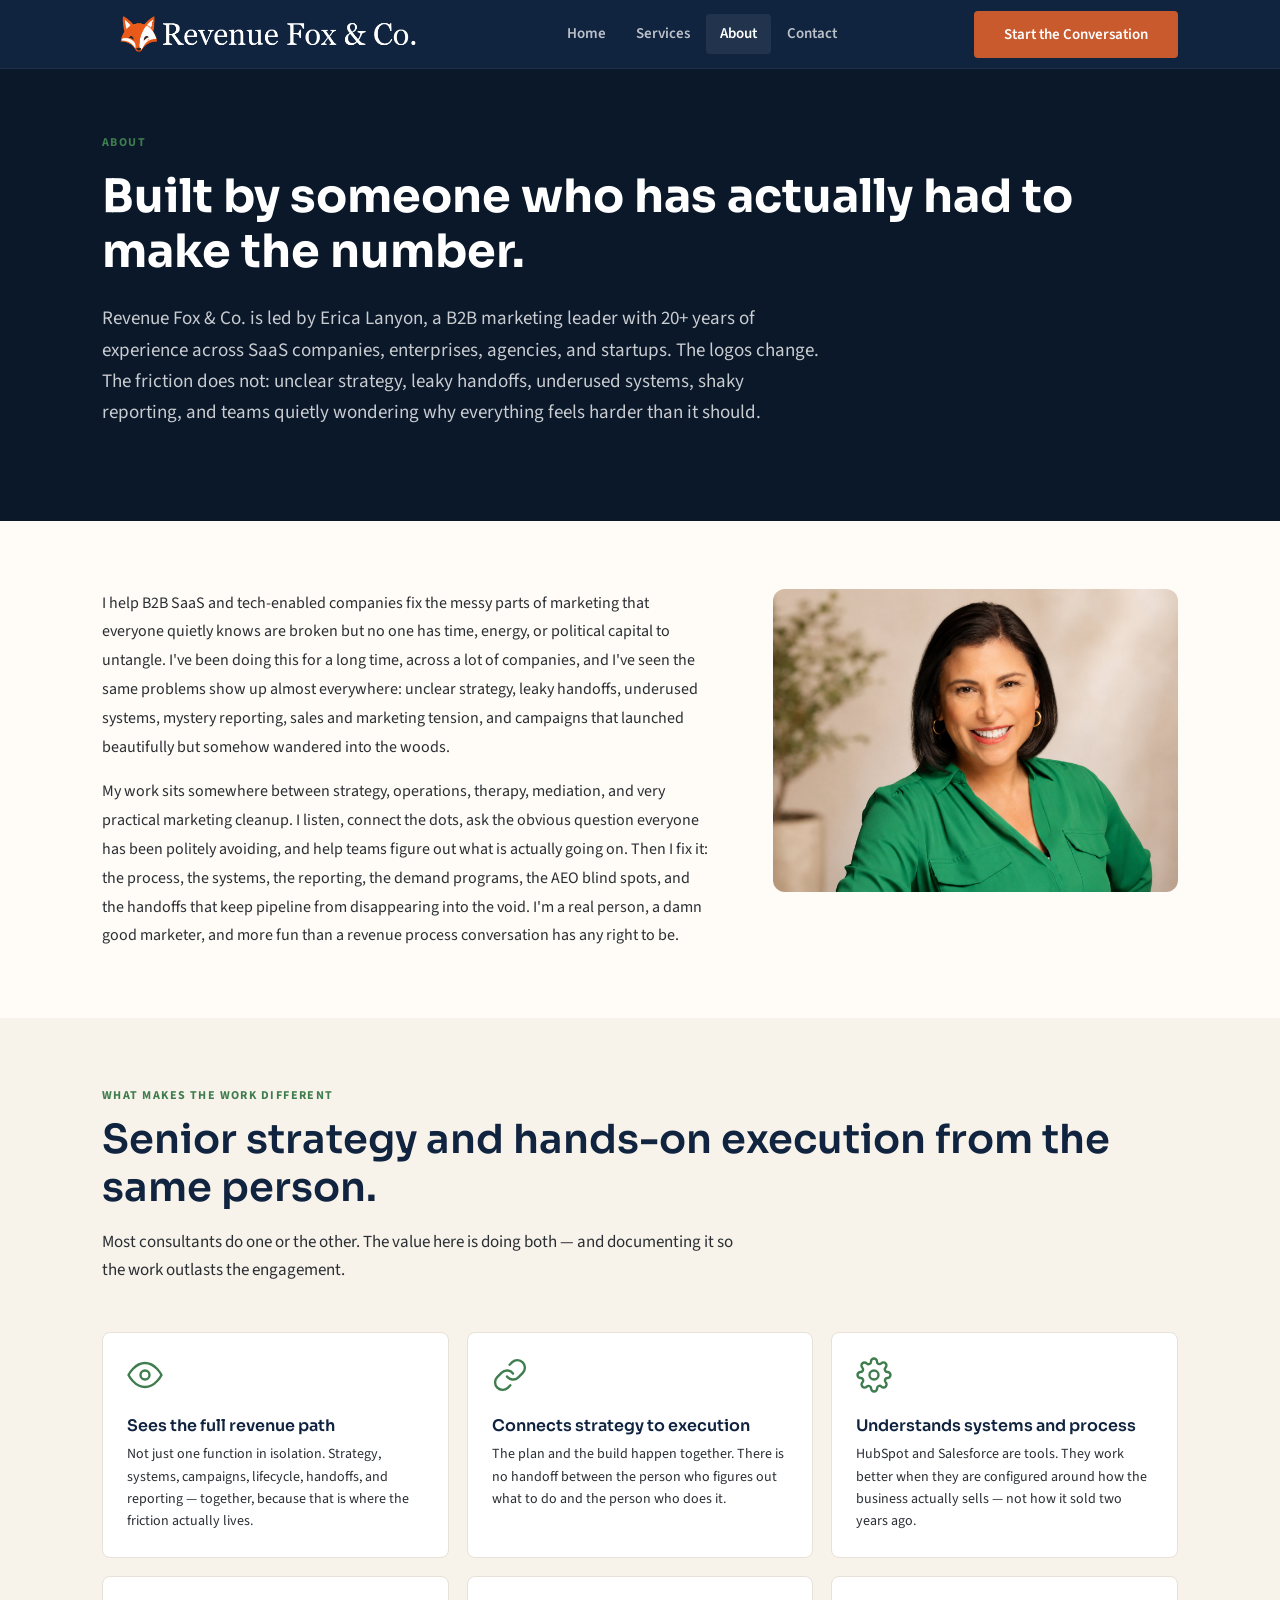
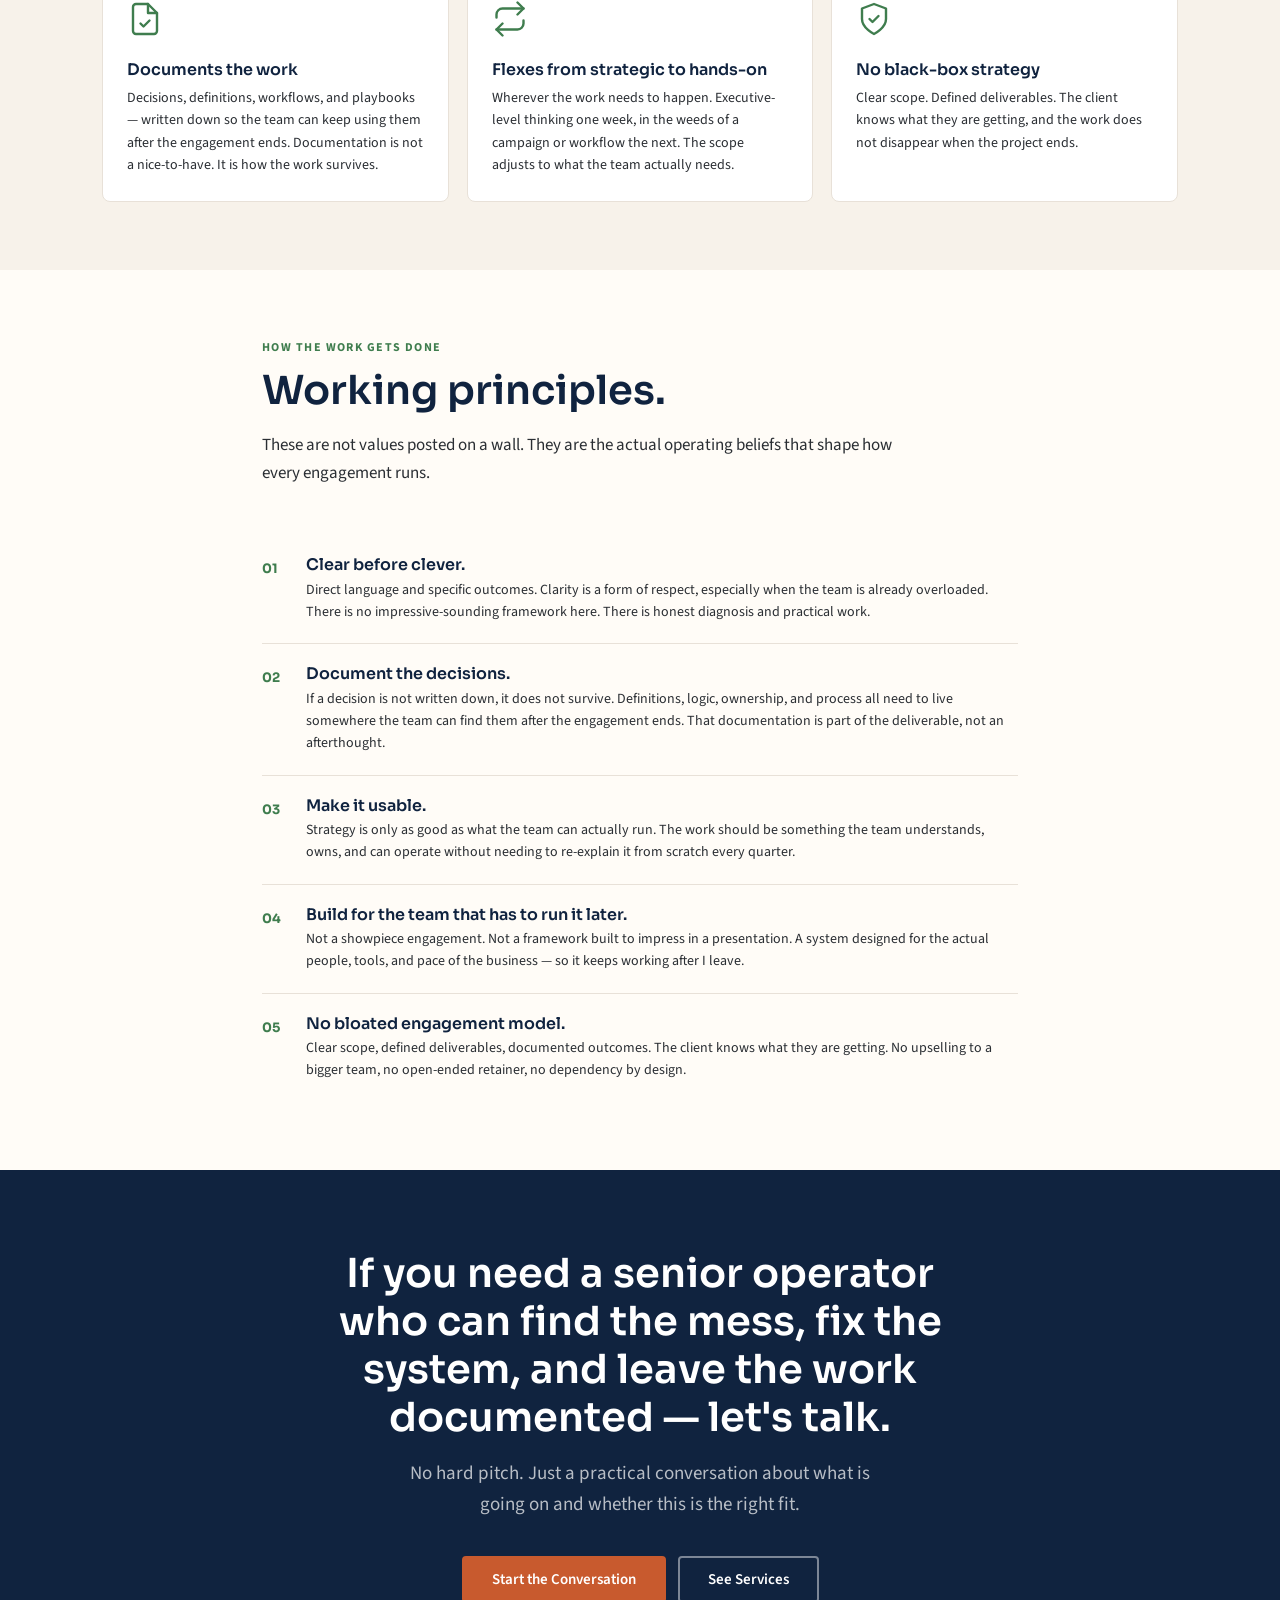
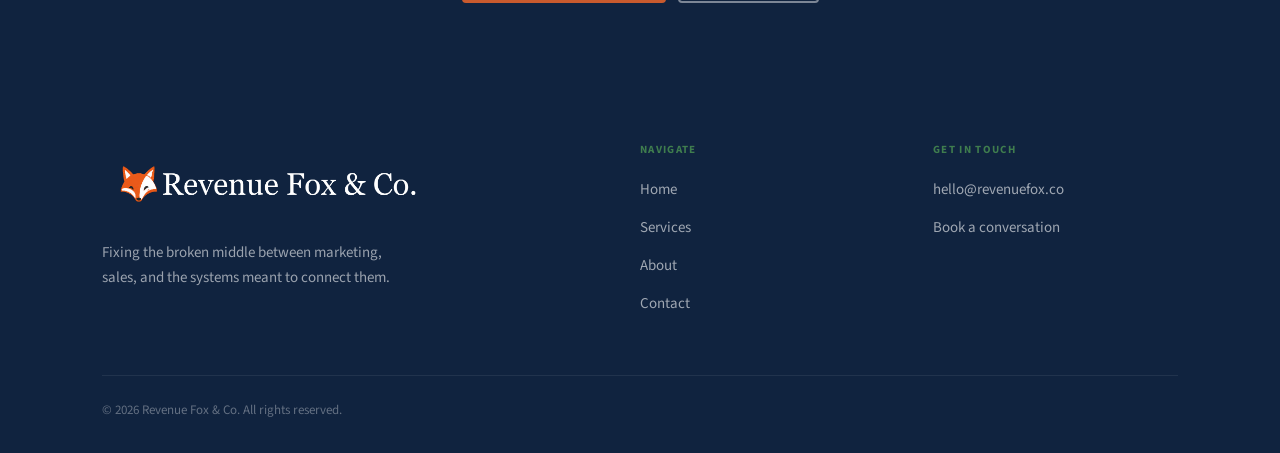
==== commit ee3f4305: "Checkpoint — homepage, services, about updates complete" ====
--- a/about.html
+++ b/about.html
@@ -77,13 +77,13 @@
   <main id="main-content">
 
     <!-- ── HERO ─────────────────────────────────────────────── -->
-    <section class="hero hero-sm" aria-labelledby="about-heading">
+    <section class="hero hero-sm" style="background-color: #0A182A;" aria-labelledby="about-heading">
       <div class="container">
         <!-- COPY: About page hero -->
         <span class="label">About</span>
-        <h1 id="about-heading">Built on 20+ years of doing the actual work.</h1>
+        <h1 id="about-heading">Built by someone who has actually had to make the number.</h1>
         <p class="lead">
-          Revenue Fox &amp; Co. is led by Erica Lanyon, a B2B marketing leader who has built strategy, campaigns, messaging, lifecycle programs, and revenue systems from the inside — at SaaS companies, enterprises, agencies, and startups.
+          Revenue Fox &amp; Co. is led by Erica Lanyon, a B2B marketing leader with 20+ years of experience across SaaS companies, enterprises, agencies, and startups. The logos change. The friction does not: unclear strategy, leaky handoffs, underused systems, shaky reporting, and teams quietly wondering why everything feels harder than it should.
         </p>
       </div>
     </section>
@@ -94,33 +94,15 @@
       <div class="container">
         <div class="about-intro">
 
-          <!-- COPY: About body copy — warm third person -->
           <div class="about-copy">
-            <h2 id="erica-heading">The senior person is the one doing the work.</h2>
 
             <p>
-              Erica Lanyon has spent more than two decades working across B2B SaaS, tech-enabled companies, agencies, and enterprise environments. She has led marketing teams, built demand generation functions from the ground up, redesigned sales and marketing processes, rebuilt HubSpot and Salesforce instances around how businesses actually sell, relaunched websites and messaging, and built the reporting frameworks that give leadership an honest read on what is working.
+              I help B2B SaaS and tech-enabled companies fix the messy parts of marketing that everyone quietly knows are broken but no one has time, energy, or political capital to untangle. I've been doing this for a long time, across a lot of companies, and I've seen the same problems show up almost everywhere: unclear strategy, leaky handoffs, underused systems, mystery reporting, sales and marketing tension, and campaigns that launched beautifully but somehow wandered into the woods.
             </p>
 
             <p>
-              She started Revenue Fox &amp; Co. to bring that senior experience directly to lean teams — companies with real revenue complexity but not enough internal bandwidth to clean up the messy middle on their own. The work is strategic because the stakes are strategic. The execution is practical because that is where the fix actually happens.
+              My work sits somewhere between strategy, operations, therapy, mediation, and very practical marketing cleanup. I listen, connect the dots, ask the obvious question everyone has been politely avoiding, and help teams figure out what is actually going on. Then I fix it: the process, the systems, the reporting, the demand programs, the AEO blind spots, and the handoffs that keep pipeline from disappearing into the void. I'm a real person, a damn good marketer, and more fun than a revenue process conversation has any right to be.
             </p>
-
-            <p>
-              What makes Erica particularly useful is that she can see across the whole revenue path. She is not a strategist who hands off a deck and disappears. She is not a systems person who lives exclusively inside HubSpot. She works across both, and she documents the work in a way the team can keep using after the engagement ends.
-            </p>
-
-            <p>
-              When you work with Revenue Fox &amp; Co., you are working with Erica. Not a junior account team building their skills on your budget. Not a rotating cast of consultants who need to be caught up every session. The same senior person who scopes the problem is the one who fixes it.
-            </p>
-
-            <!-- COPY: About inline proof line -->
-            <div style="margin-top: 28px; padding: 20px 24px; background-color: var(--soft-sand); border-radius: 6px; border-left: 3px solid var(--bold-green);">
-              <p style="font-size: 15px; font-style: italic; margin-bottom: 0; color: var(--graphite); line-height: 1.7;">
-                "This is not theory from someone who has only advised from the outside. I have been in the seat — as a VP of Marketing, as a demand gen leader, as the person in the room when leadership asks what is working and the team does not have a clean answer. I know what it takes to fix it."
-              </p>
-              <p style="font-size: 13px; font-weight: 600; color: var(--bold-green); margin-top: 10px; margin-bottom: 0;">— Erica Lanyon, Founder, Revenue Fox &amp; Co.</p>
-            </div>
 
           </div>
 
@@ -293,60 +275,6 @@
     </section>
 
 
-    <!-- ── PROOF STRIP ───────────────────────────────────────── -->
-    <section class="section bg-sand" aria-labelledby="proof-strip-heading">
-      <div class="container">
-
-        <div class="section-header centered">
-          <span class="label">Selected results</span>
-          <h2 id="proof-strip-heading">The track record behind the practice.</h2>
-          <p style="max-width: 580px; margin-inline: auto;">
-            Results drawn directly from past engagements at Pimly, SourceDay, SailPoint, Zello, Tethr, and others. Outcomes vary by context.
-          </p>
-        </div>
-
-        <!-- COPY: Proof stats — pulled from positioning document -->
-        <div class="proof-stats" role="list">
-          <div class="proof-stat" role="listitem">
-            <div class="proof-stat-value">$115M+</div>
-            <div class="proof-stat-label">in pipeline generated through demand generation programs</div>
-          </div>
-          <div class="proof-stat" role="listitem">
-            <div class="proof-stat-value">$550K</div>
-            <div class="proof-stat-label">in marketing-sourced pipeline within six months of company launch</div>
-          </div>
-          <div class="proof-stat" role="listitem">
-            <div class="proof-stat-value">151%</div>
-            <div class="proof-stat-label">MQL growth in one year through multi-channel campaign strategy</div>
-          </div>
-          <div class="proof-stat" role="listitem">
-            <div class="proof-stat-value">300%</div>
-            <div class="proof-stat-label">increase in top-of-funnel conversion after website and messaging redesign</div>
-          </div>
-        </div>
-
-        <!-- COPY: Additional proof points as text -->
-        <div style="display: grid; grid-template-columns: repeat(3, 1fr); gap: 18px; margin-top: 20px;">
-          <!-- TODO: Add or remove proof bullets as results are updated -->
-          <div style="background-color: var(--white); border: var(--border); border-radius: 8px; padding: 20px;">
-            <p style="font-size: 14px; color: var(--graphite); margin-bottom: 0; line-height: 1.65;">
-              <strong style="color: var(--midnight-ink);">26% MQL lift, 36% SQL lift</strong> — within 8 months after redesigning the marketing-to-sales handoff process and lead workflow at SourceDay.
-            </p>
-          </div>
-          <div style="background-color: var(--white); border: var(--border); border-radius: 8px; padding: 20px;">
-            <p style="font-size: 14px; color: var(--graphite); margin-bottom: 0; line-height: 1.65;">
-              <strong style="color: var(--midnight-ink);">55% YoY increase</strong> in MQL, SQL, and opportunity pipeline at SourceDay, contributing directly to a Series B funding round.
-            </p>
-          </div>
-          <div style="background-color: var(--white); border: var(--border); border-radius: 8px; padding: 20px;">
-            <p style="font-size: 14px; color: var(--graphite); margin-bottom: 0; line-height: 1.65;">
-              <strong style="color: var(--midnight-ink);">8 marketing automation systems</strong> implemented and optimized in a single year at The Pedowitz Group, alongside Eloqua Revenue Lifecycle Master certification.
-            </p>
-          </div>
-        </div>
-
-      </div>
-    </section>
 
 
     <!-- ── FINAL CTA ──────────────────────────────────────────── -->
--- a/assets/css/styles.css
+++ b/assets/css/styles.css
@@ -1013,13 +1013,33 @@
 
 /* Light-background hero variant (used on homepage) */
 .hero-light {
-  background-color: var(--warm-ivory);
-}
-.hero-light h1   { color: var(--midnight-ink); }
-.hero-light .lead { color: var(--graphite); }
+  background-color: #0d1e2e; /* fallback while image loads */
+  background-image: url('../../images/hero-fox.jpg');
+  background-size: cover;
+  background-position: center 38%;
+}
+.hero-light::before {
+  content: '';
+  position: absolute;
+  inset: 0;
+  background: linear-gradient(
+    155deg,
+    rgba(8, 20, 40, 0.68) 0%,
+    rgba(8, 20, 40, 0.48) 50%,
+    rgba(8, 20, 40, 0.18) 100%
+  );
+  z-index: 0;
+}
+.hero-light .container {
+  position: relative;
+  z-index: 1;
+}
+.hero-light h1    { color: #ffffff; }
+.hero-light .lead { color: rgba(255, 255, 255, 0.88); }
+.hero-light .hero-fox-mark { display: none; } /* real fox photo in use */
 .hero-light .hero-mini-stats {
-  border-top-color: var(--pale-stone);
-  color: rgba(42,46,51,0.45);
+  border-top-color: rgba(255,255,255,0.2);
+  color: rgba(255,255,255,0.55);
 }
 
 /* Fox Rust accent rule above H1 */
@@ -1169,7 +1189,79 @@
 }
 
 /* ============================================================
-   22. EDITORIAL PULL QUOTE
+   22. OFFERING CARDS (Services page)
+   ============================================================ */
+.offering-grid {
+  display: grid;
+  grid-template-columns: repeat(3, 1fr);
+  gap: 24px;
+  margin-top: 40px;
+}
+.offering-card {
+  background: var(--porcelain);
+  border: 1px solid var(--pale-stone);
+  border-radius: var(--radius-md);
+  padding: 32px;
+  display: flex;
+  flex-direction: column;
+}
+.offering-card h3 {
+  font-size: 20px;
+  font-weight: 700;
+  color: var(--midnight-ink);
+  margin-bottom: 10px;
+  line-height: 1.3;
+}
+.offering-price {
+  font-size: 15px;
+  font-weight: 700;
+  color: var(--fox-rust);
+  margin-bottom: 2px;
+}
+.offering-duration {
+  font-size: 13px;
+  color: var(--graphite);
+  opacity: 0.60;
+  margin-bottom: 16px;
+}
+.offering-card .service-for {
+  font-size: 14px;
+  color: var(--graphite);
+  line-height: 1.65;
+  margin-bottom: 20px;
+  flex-grow: 1;
+}
+.offering-card .deliverables-label {
+  font-size: 11px;
+  font-weight: 700;
+  letter-spacing: 0.08em;
+  text-transform: uppercase;
+  color: var(--bold-green);
+  display: block;
+  margin-bottom: 12px;
+  border-top: 1px solid var(--pale-stone);
+  padding-top: 16px;
+}
+.offering-card ul {
+  list-style: none;
+  padding: 0;
+  margin: 0;
+  display: flex;
+  flex-direction: column;
+  gap: 9px;
+}
+.offering-card li {
+  display: flex;
+  gap: 10px;
+  align-items: flex-start;
+  font-size: 14px;
+  color: var(--graphite);
+  line-height: 1.5;
+}
+.offering-card .check { flex-shrink: 0; margin-top: 2px; color: var(--bold-green); }
+
+/* ============================================================
+   23. EDITORIAL PULL QUOTE
    ============================================================ */
 .editorial-quote-section {
   padding-block: clamp(56px, 7vw, 88px);
@@ -1217,6 +1309,7 @@
 
   .hero { padding-block: 64px 52px; }
 
+  .offering-grid        { grid-template-columns: 1fr; }
   .who-split            { grid-template-columns: 1fr; }
   .symptom-list li      { gap: 16px; }
   .symptom-text         { font-size: 17px; }
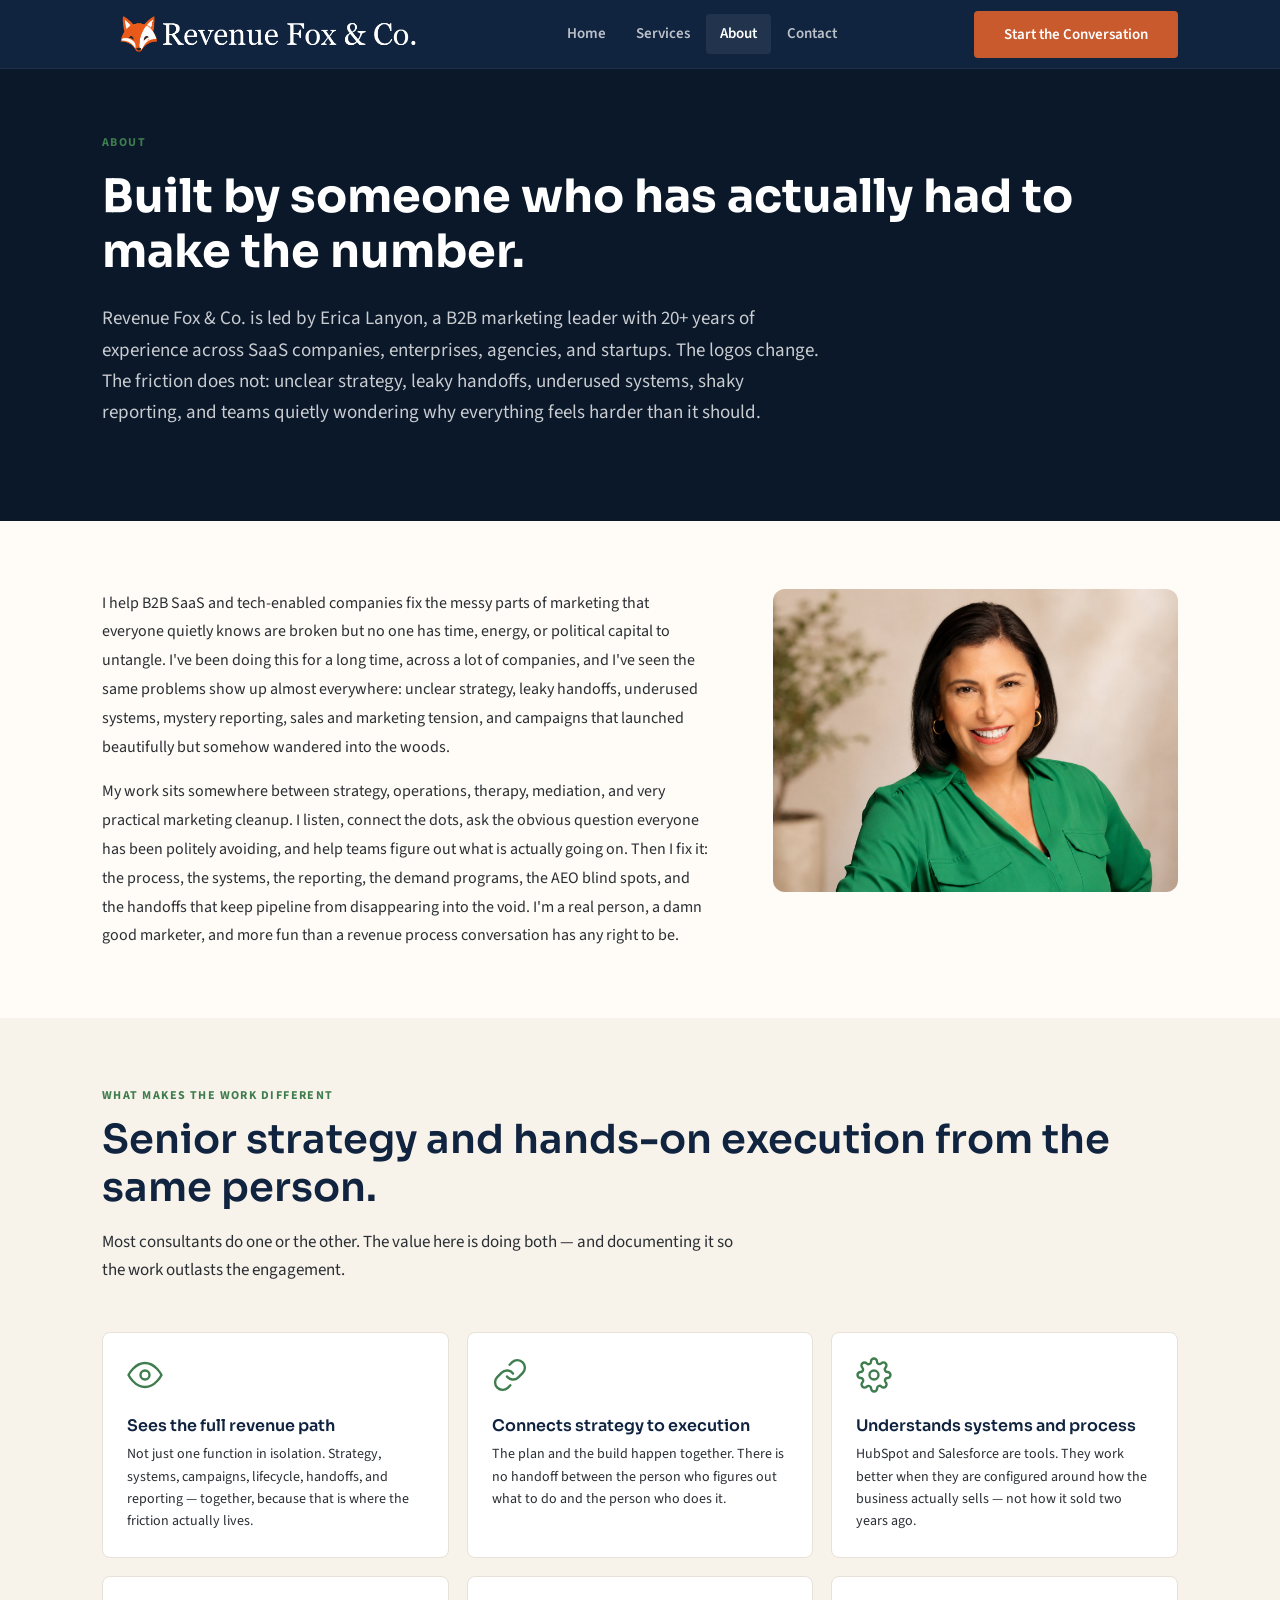
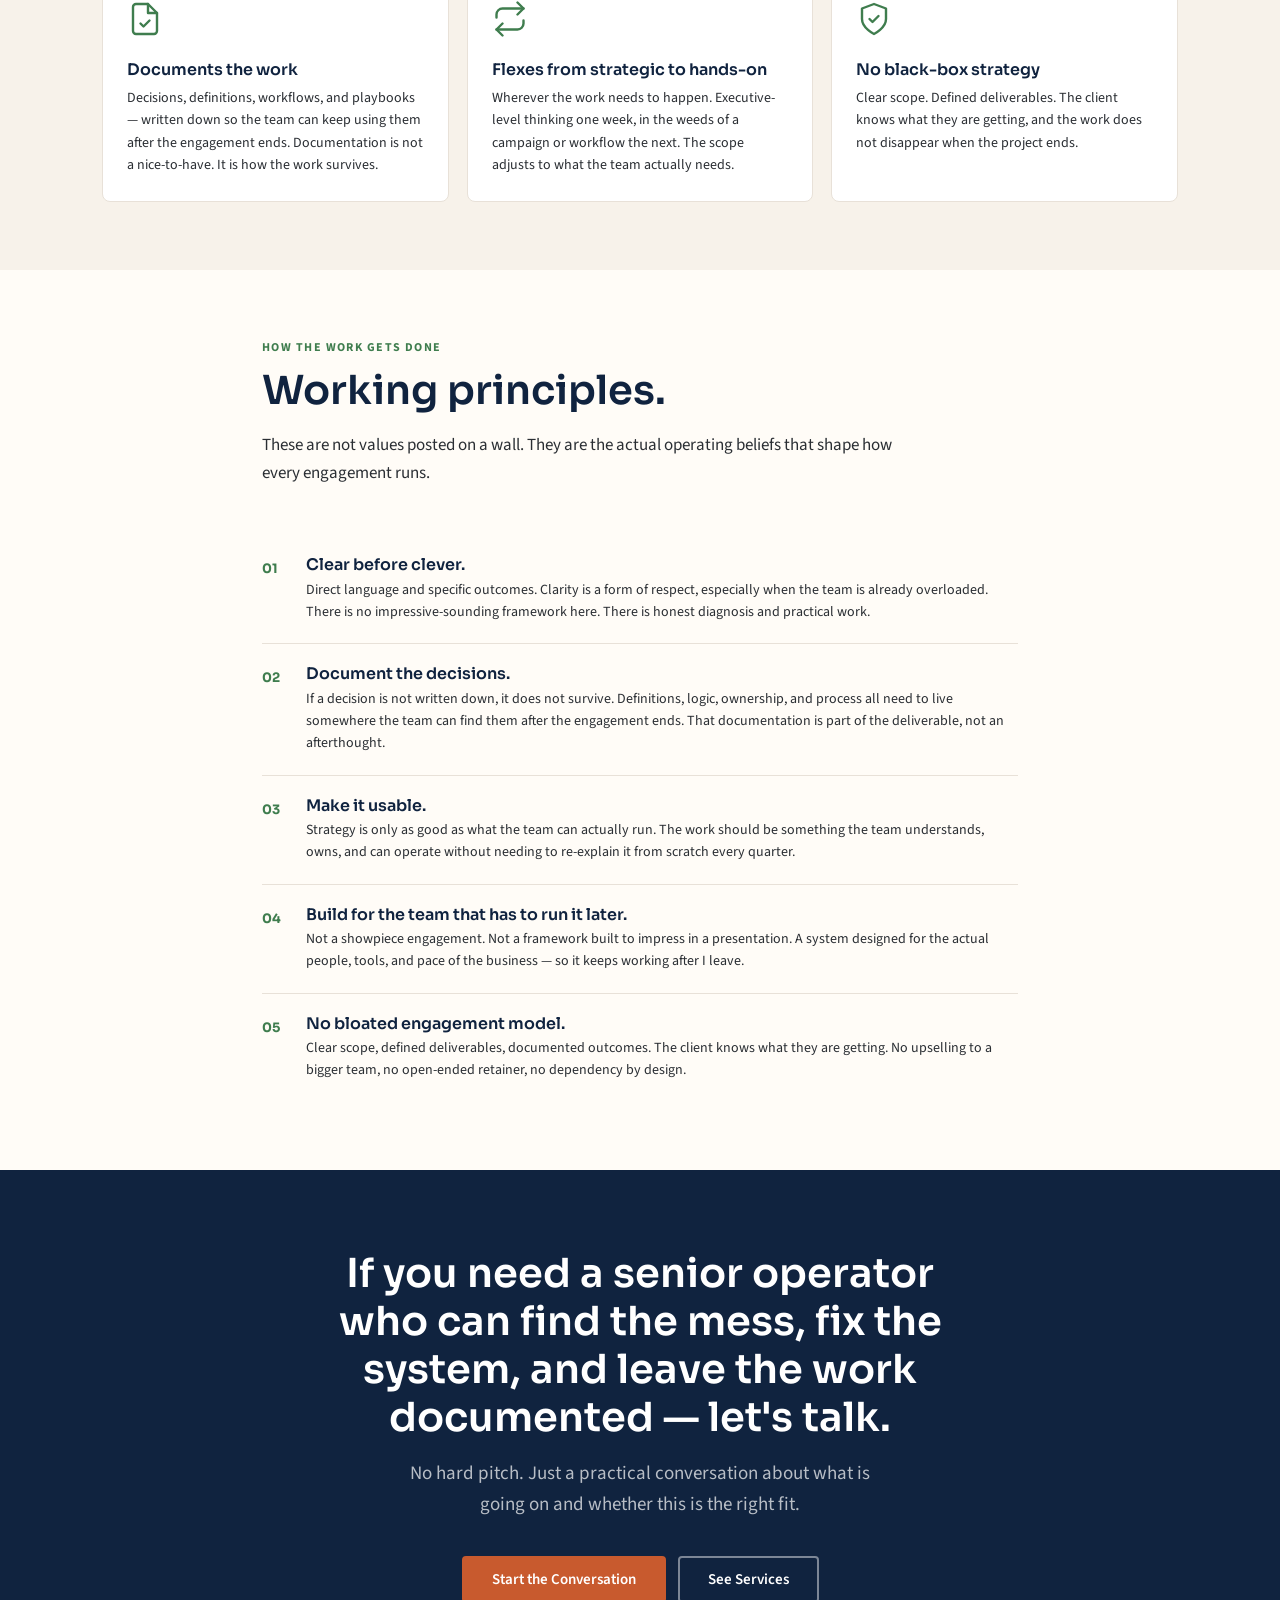
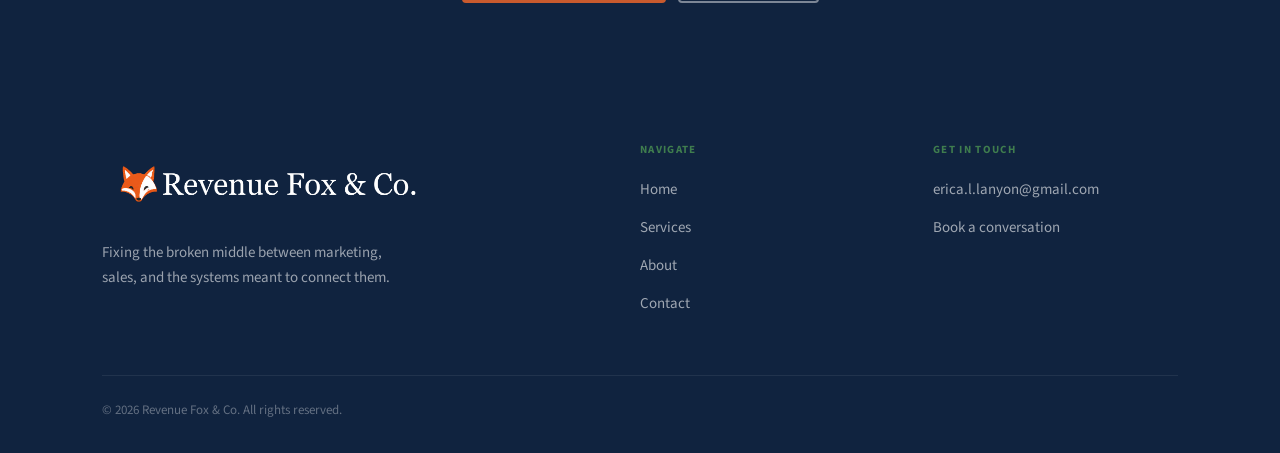
==== commit 1e71580f: "Update file paths" ====
--- a/about.html
+++ b/about.html
@@ -17,14 +17,14 @@
   <meta property="og:image"       content="https://revenuefox.co/images/og-image.png">
 
   <!-- Favicon -->
-  <link rel="icon" type="image/png" href="images/icon-fox.png">
+  <link rel="icon" type="image/png" href="/images/icon-fox.png">
 
   <!-- Google Fonts -->
   <link rel="preconnect" href="https://fonts.googleapis.com">
   <link rel="preconnect" href="https://fonts.gstatic.com" crossorigin>
   <link href="https://fonts.googleapis.com/css2?family=Sora:wght@400;600;700&family=Source+Sans+3:ital,wght@0,400;0,600;0,700;1,400&display=swap" rel="stylesheet">
 
-  <link rel="stylesheet" href="assets/css/styles.css">
+  <link rel="stylesheet" href="/assets/css/styles.css">
 </head>
 <body>
 
@@ -38,7 +38,7 @@
       <nav class="nav-inner" aria-label="Main navigation">
 
         <a class="nav-logo" href="index.html" aria-label="Revenue Fox & Co. — go to home page">
-          <img src="images/logo-white.png" alt="Revenue Fox & Co." width="160" height="40">
+          <img src="/images/logo-white.png" alt="Revenue Fox & Co." width="160" height="40">
         </a>
 
         <ul class="nav-links" role="list">
@@ -49,7 +49,7 @@
         </ul>
 
         <div class="nav-right">
-          <a href="contact.html" class="btn btn-primary">Start the Conversation</a>
+          <a href="https://calendly.com/erica-l-lanyon/30min" target="_blank" rel="noopener noreferrer" class="btn btn-primary">Start the Conversation</a>
           <button class="nav-toggle"
                   aria-label="Open navigation menu"
                   aria-expanded="false"
@@ -66,7 +66,7 @@
       <a href="services.html">Services</a>
       <a href="about.html" class="active" aria-current="page">About</a>
       <a href="contact.html">Contact</a>
-      <a href="contact.html" class="btn btn-primary">Start the Conversation</a>
+      <a href="https://calendly.com/erica-l-lanyon/30min" target="_blank" rel="noopener noreferrer" class="btn btn-primary">Start the Conversation</a>
     </nav>
   </header>
 
@@ -107,7 +107,7 @@
           </div>
 
           <!-- Headshot -->
-          <img src="images/headshot-erica.jpg"
+          <img src="/images/headshot-erica.jpg"
                alt="Erica Lanyon, Founder of Revenue Fox &amp; Co."
                style="border-radius: 12px; width: 100%; height: auto; object-fit: cover; display: block;">
 
@@ -284,7 +284,7 @@
         <h2 id="about-cta-heading">If you need a senior operator who can find the mess, fix the system, and leave the work documented — let's talk.</h2>
         <p class="lead">No hard pitch. Just a practical conversation about what is going on and whether this is the right fit.</p>
         <div class="btn-group">
-          <a href="contact.html" class="btn btn-primary">Start the Conversation</a>
+          <a href="https://calendly.com/erica-l-lanyon/30min" target="_blank" rel="noopener noreferrer" class="btn btn-primary">Start the Conversation</a>
           <a href="services.html" class="btn btn-secondary-light">See Services</a>
         </div>
       </div>
@@ -303,7 +303,7 @@
         <div class="footer-brand">
           <div class="nav-logo">
             <a href="index.html" aria-label="Revenue Fox & Co. — Home">
-              <img src="images/logo-white.png" alt="Revenue Fox & Co." width="160" height="40">
+              <img src="/images/logo-white.png" alt="Revenue Fox & Co." width="160" height="40">
             </a>
           </div>
           <p>Fixing the broken middle between marketing, sales, and the systems meant to connect them.</p>
@@ -322,7 +322,7 @@
         <div class="footer-col">
           <h4>Get in Touch</h4>
           <ul>
-            <li><a href="mailto:hello@revenuefox.co">hello@revenuefox.co</a></li>
+            <li><a href="mailto:erica.l.lanyon@gmail.com">erica.l.lanyon@gmail.com</a></li>
             <li><a href="contact.html">Book a conversation</a></li>
           </ul>
         </div>
@@ -334,6 +334,6 @@
     </div>
   </footer>
 
-  <script src="assets/js/main.js"></script>
+  <script src="/assets/js/main.js"></script>
 </body>
 </html>
--- a/assets/css/styles.css
+++ b/assets/css/styles.css
@@ -983,6 +983,33 @@
 }
 .contact-info-block a:hover { color: var(--fox-rust); }
 
+/* Two-box contact layout on dark background */
+.contact-boxes {
+  display: grid;
+  grid-template-columns: 1fr 1fr;
+  gap: 24px;
+  max-width: 680px;
+  margin-inline: auto;
+  margin-bottom: 36px;
+}
+.contact-boxes-note {
+  max-width: 580px;
+  margin-inline: auto;
+  font-size: 16px;
+  color: rgba(255, 255, 255, 0.75);
+  line-height: 1.75;
+  text-align: center;
+}
+.bg-midnight .contact-info-block {
+  background: rgba(255, 255, 255, 0.06);
+  border: 1px solid rgba(255, 255, 255, 0.12);
+  text-align: left;
+}
+.bg-midnight .contact-info-block h3 { color: #ffffff; }
+.bg-midnight .contact-info-block p  { color: rgba(255, 255, 255, 0.70); }
+.bg-midnight .contact-info-block a  { color: var(--warm-ivory); }
+.bg-midnight .contact-info-block a:hover { color: #ffffff; }
+
 .contact-reassurance {
   padding: 20px;
   border-left: 3px solid var(--bold-green);
@@ -1014,7 +1041,7 @@
 /* Light-background hero variant (used on homepage) */
 .hero-light {
   background-color: #0d1e2e; /* fallback while image loads */
-  background-image: url('../../images/hero-fox.jpg');
+  background-image: url('/images/hero-fox.jpg');
   background-size: cover;
   background-position: center 38%;
 }
@@ -1068,18 +1095,20 @@
 /* ============================================================
    19. SYMPTOM LIST (replaces problem card grid)
    ============================================================ */
-.symptom-list {
-  list-style: none;
-  border-top: 1px solid var(--pale-stone);
-  margin-top: 8px;
-}
-.symptom-list li {
-  display: flex;
-  align-items: baseline;
-  gap: 28px;
-  padding: 20px 0;
-  border-bottom: 1px solid var(--pale-stone);
-  transition: background-color var(--ease);
+.symptom-grid {
+  display: grid;
+  grid-template-columns: repeat(2, 1fr);
+  gap: 14px;
+  margin-bottom: 8px;
+}
+.symptom-card {
+  background: var(--porcelain);
+  border: 1px solid var(--pale-stone);
+  border-radius: var(--radius-md);
+  padding: 20px 24px;
+  display: flex;
+  align-items: flex-start;
+  gap: 16px;
 }
 .symptom-num {
   font-family: var(--font-heading);
@@ -1087,16 +1116,15 @@
   font-weight: 700;
   letter-spacing: 0.08em;
   color: var(--bold-green);
-  min-width: 26px;
   flex-shrink: 0;
   padding-top: 3px;
 }
 .symptom-text {
   font-family: var(--font-heading);
-  font-size: clamp(18px, 2.2vw, 24px);
+  font-size: 16px;
   font-weight: 600;
   color: var(--midnight-ink);
-  line-height: 1.25;
+  line-height: 1.35;
 }
 
 /* ============================================================
@@ -1311,8 +1339,8 @@
 
   .offering-grid        { grid-template-columns: 1fr; }
   .who-split            { grid-template-columns: 1fr; }
-  .symptom-list li      { gap: 16px; }
-  .symptom-text         { font-size: 17px; }
+  .symptom-grid         { grid-template-columns: 1fr; }
+  .symptom-text         { font-size: 15px; }
   .statement-section    { padding-block: 72px; }
   .problem-grid         { grid-template-columns: 1fr; gap: 14px; }
   .services-preview-grid{ grid-template-columns: 1fr; }
@@ -1320,6 +1348,7 @@
   .process-steps::before{ display: none; }
   .proof-stats          { grid-template-columns: 1fr; }
   .fit-grid             { grid-template-columns: 1fr; }
+  .contact-boxes        { grid-template-columns: 1fr; }
   .contact-layout       { grid-template-columns: 1fr; }
   .contact-sidebar      { position: static; }
   .form-row             { grid-template-columns: 1fr; }
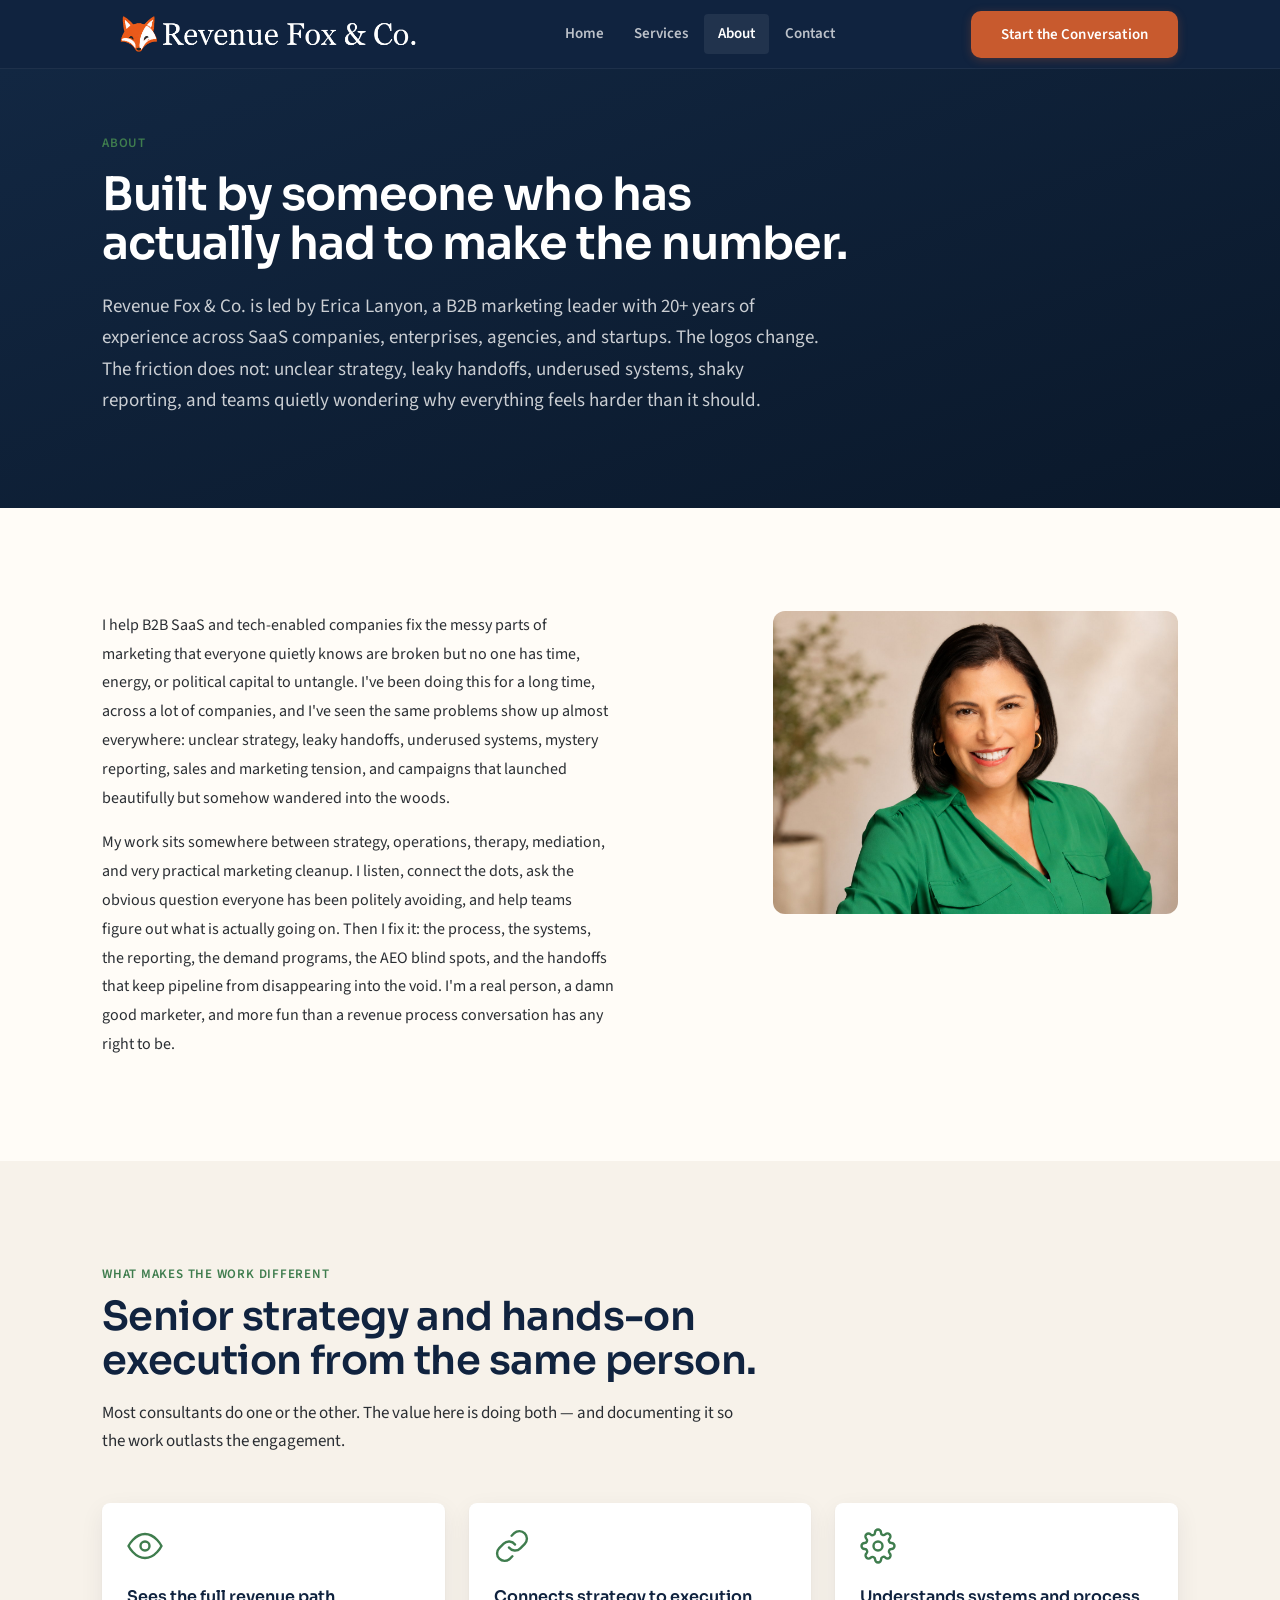
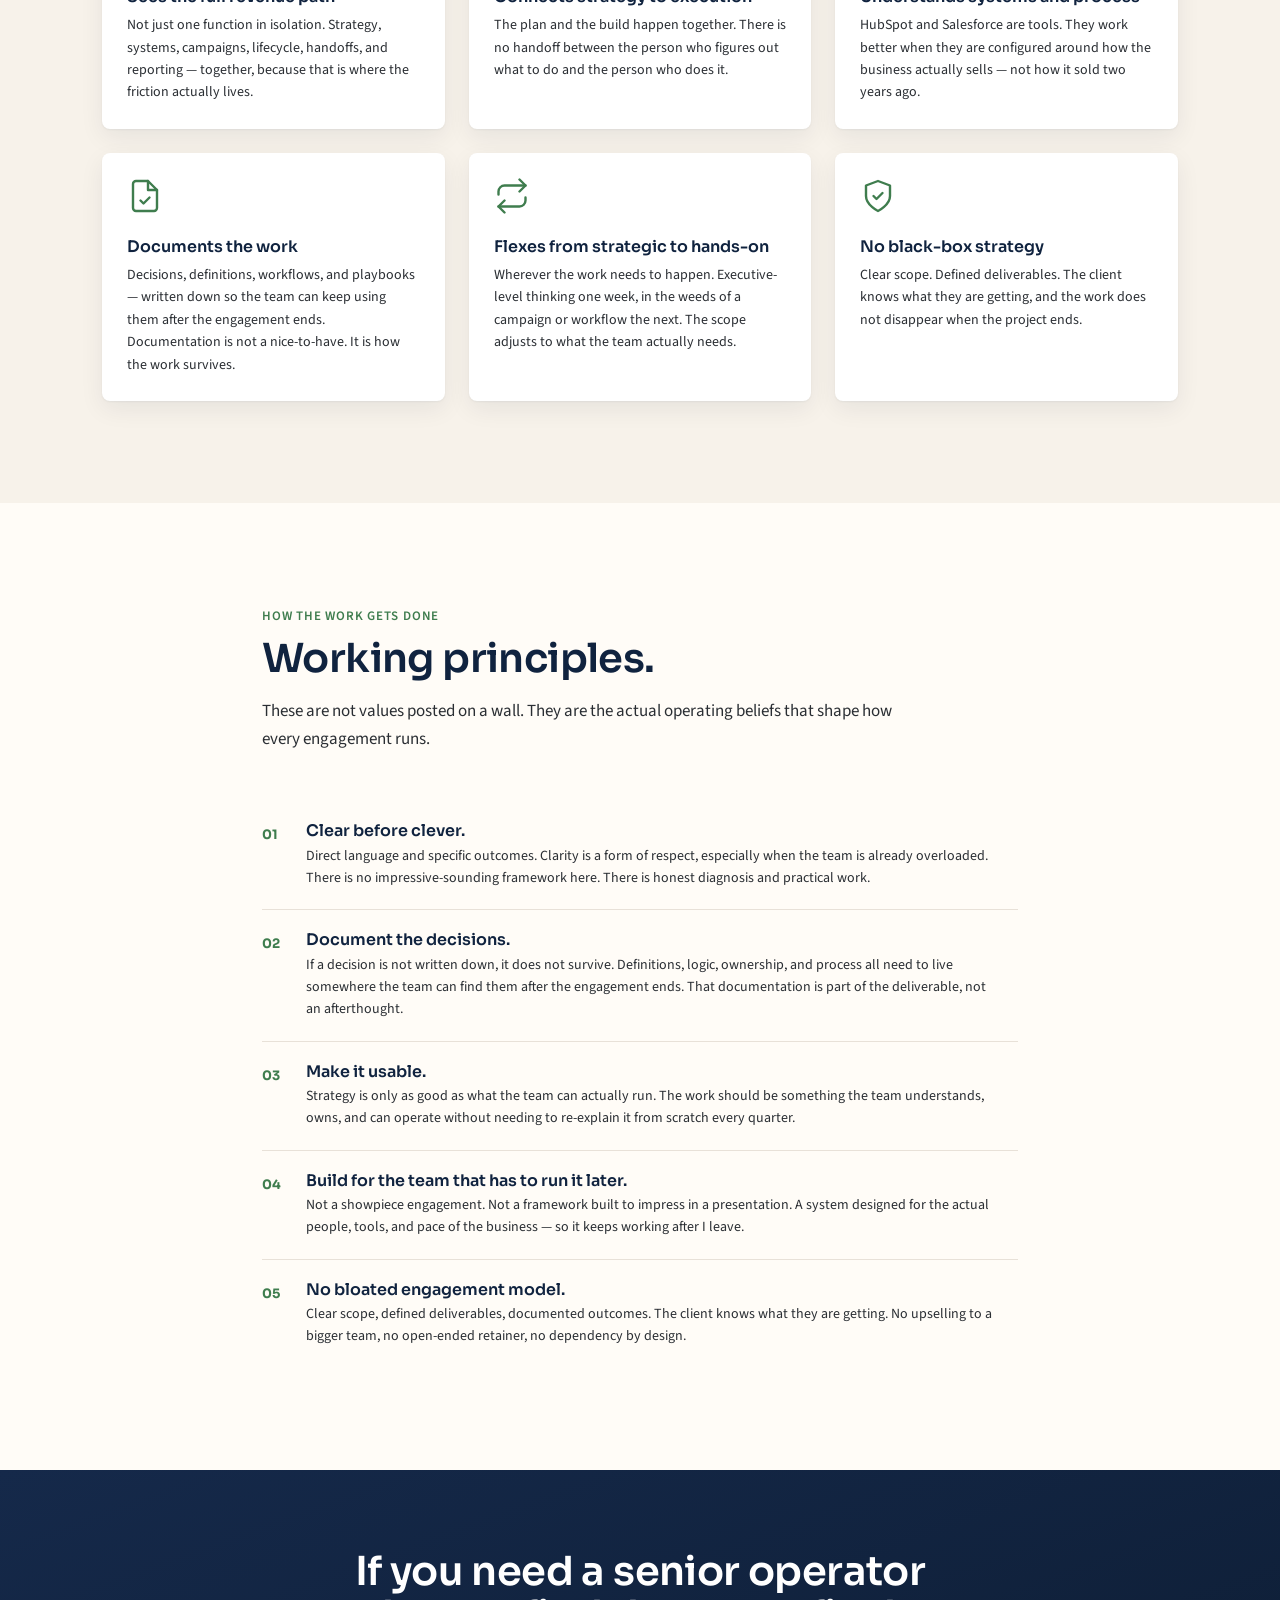
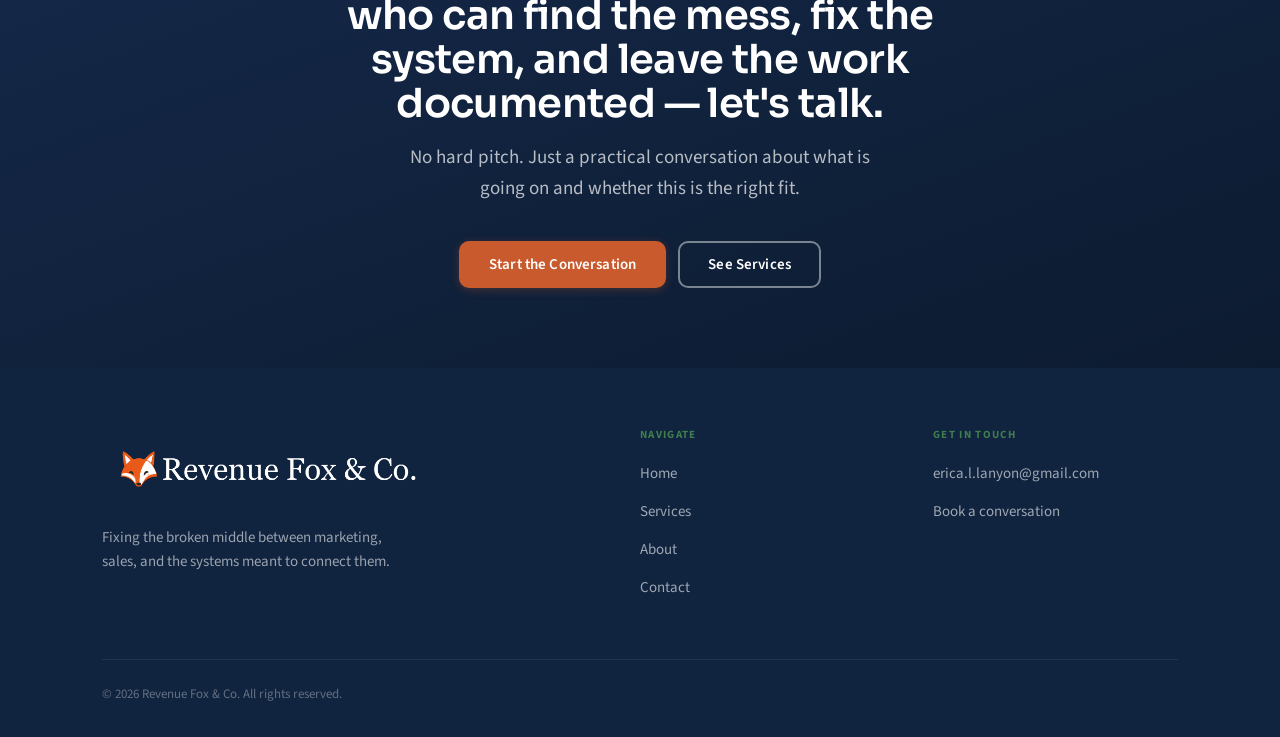
==== commit beb32a0e: "Visual modernization updates" ====
--- a/about.html
+++ b/about.html
@@ -77,7 +77,7 @@
   <main id="main-content">
 
     <!-- ── HERO ─────────────────────────────────────────────── -->
-    <section class="hero hero-sm" style="background-color: #0A182A;" aria-labelledby="about-heading">
+    <section class="hero hero-sm" aria-labelledby="about-heading">
       <div class="container">
         <!-- COPY: About page hero -->
         <span class="label">About</span>
--- a/assets/css/styles.css
+++ b/assets/css/styles.css
@@ -40,7 +40,7 @@
   /* Layout */
   --container-max:  1140px;
   --container-pad:  clamp(20px, 4vw, 32px);
-  --section-pad-y:  clamp(44px, 5.5vw, 68px);
+  --section-pad-y:  clamp(64px, 8vw, 112px);
   --card-pad:       clamp(22px, 3vw, 32px);
 
   /* Radii */
@@ -56,7 +56,7 @@
   --shadow-card-hover: 0 4px 20px rgba(16,35,63,0.10), 0 2px 8px rgba(16,35,63,0.06);
 
   /* Transitions */
-  --ease: 180ms ease;
+  --ease: 220ms cubic-bezier(0.2, 0.8, 0.2, 1);
 }
 
 /* ============================================================
@@ -118,8 +118,8 @@
 }
 
 /* Backgrounds */
-.bg-midnight { background-color: var(--midnight-ink); }
-.bg-green    { background-color: var(--bold-green); }
+.bg-midnight { background: linear-gradient(160deg, #15294a 0%, #0c1b30 100%); }
+.bg-green    { background: linear-gradient(160deg, #468a5b 0%, #356b43 100%); }
 .bg-ivory    { background-color: var(--warm-ivory); }
 .bg-sand     { background-color: var(--soft-sand); }
 .bg-white    { background-color: var(--white); }
@@ -143,20 +143,32 @@
   font-weight: 700;
 }
 
-h1 { font-size: clamp(40px, 6vw, 72px); }
-h2 { font-size: clamp(26px, 3.5vw, 40px); font-weight: 600; }
+h1 {
+  font-size: clamp(40px, 6vw, 72px);
+  line-height: 1.05;
+  letter-spacing: -0.02em;
+  font-weight: 600;
+  text-wrap: balance;
+}
+h2 {
+  font-size: clamp(26px, 3.5vw, 40px);
+  font-weight: 600;
+  line-height: 1.1;
+  letter-spacing: -0.015em;
+  text-wrap: balance;
+}
 h3 { font-size: clamp(18px, 2vw, 22px);  font-weight: 600; }
 h4 { font-size: 16px; font-weight: 600; }
 
-p { margin-bottom: 1em; }
+p { margin-bottom: 1em; text-wrap: pretty; }
 p:last-child { margin-bottom: 0; }
 
 /* Section label — small all-caps in Bold Green */
 .label {
   font-family: var(--font-body);
-  font-size: 12px;
-  font-weight: 700;
-  letter-spacing: 0.12em;
+  font-size: 13px;
+  font-weight: 600;
+  letter-spacing: 0.06em;
   text-transform: uppercase;
   color: var(--bold-green);
   display: block;
@@ -198,24 +210,32 @@
   align-items: center;
   gap: 8px;
   padding: 14px 28px;
-  border-radius: var(--radius-sm);
+  border-radius: 10px;
   font-family: var(--font-body);
   font-size: 15px;
   font-weight: 600;
   line-height: 1;
+  letter-spacing: 0.01em;
   white-space: nowrap;
   transition: background-color var(--ease), color var(--ease),
-              border-color var(--ease), box-shadow var(--ease);
+              border-color var(--ease), box-shadow var(--ease),
+              transform var(--ease);
 }
 
 /* Fox Rust — CTAs only */
 .btn-primary {
   background-color: var(--fox-rust);
   color: var(--white);
-  border: 2px solid var(--fox-rust);
+  border: 2px solid transparent;
+  box-shadow: 0 2px 10px rgba(200,90,46,0.28);
 }
 .btn-primary:hover,
 .btn-primary:focus-visible {
+  background-color: #D8642F;
+  border-color: #D8642F;
+  box-shadow: 0 6px 18px rgba(200,90,46,0.34);
+}
+.btn-primary:active {
   background-color: var(--fox-rust-dark);
   border-color: var(--fox-rust-dark);
 }
@@ -244,10 +264,9 @@
   background-color: rgba(255,255,255,0.08);
 }
 
-.btn:focus-visible {
-  outline: 3px solid var(--fox-rust);
-  outline-offset: 3px;
-}
+.btn:focus-visible { outline: 2px solid var(--fox-rust); outline-offset: 2px; }
+.btn:hover  { transform: translateY(-1px); }
+.btn:active { transform: translateY(0); }
 
 .btn-group {
   display: flex;
@@ -442,6 +461,7 @@
 /* Interior pages — narrower hero */
 .hero-sm {
   padding-block: 64px 56px;
+  background: linear-gradient(160deg, #122742 0%, #0a182a 100%);
 }
 .hero-sm h1 { font-size: clamp(28px, 4vw, 46px); }
 .hero-sm .lead { max-width: 720px; }
@@ -463,8 +483,8 @@
   transition: box-shadow var(--ease), transform var(--ease);
 }
 .problem-card:hover {
-  box-shadow: var(--shadow-card-hover);
-  transform: translateY(-2px);
+  box-shadow: 0 14px 32px rgba(16,35,63,0.12), 0 2px 8px rgba(16,35,63,0.06);
+  transform: translateY(-4px);
 }
 .problem-card-icon {
   width: 38px;
@@ -509,7 +529,7 @@
 .services-preview-grid {
   display: grid;
   grid-template-columns: repeat(2, 1fr);
-  gap: 22px;
+  gap: 32px;
 }
 
 .service-preview-card {
@@ -520,8 +540,8 @@
   transition: box-shadow var(--ease), transform var(--ease);
 }
 .service-preview-card:hover {
-  box-shadow: var(--shadow-card-hover);
-  transform: translateY(-2px);
+  box-shadow: 0 14px 32px rgba(16,35,63,0.12), 0 2px 8px rgba(16,35,63,0.06);
+  transform: translateY(-4px);
 }
 .service-preview-card-icon {
   width: 40px;
@@ -542,10 +562,15 @@
 .services-flex-note a {
   color: var(--midnight-ink);
   font-weight: 600;
-  text-decoration: underline;
-  text-underline-offset: 2px;
-}
-.services-flex-note a:hover { color: var(--fox-rust); }
+  text-decoration: none;
+  background-image: linear-gradient(currentColor, currentColor);
+  background-size: 0% 1.5px;
+  background-position: 0 100%;
+  background-repeat: no-repeat;
+  padding-bottom: 1px;
+  transition: background-size 220ms cubic-bezier(0.2,0.8,0.2,1), color 180ms ease;
+}
+.services-flex-note a:hover { color: var(--fox-rust); background-size: 100% 1.5px; }
 
 /* ============================================================
    11. HOME — PROCESS SECTION (dark background)
@@ -596,11 +621,9 @@
 .proof-stats {
   display: grid;
   grid-template-columns: repeat(3, 1fr);
-  gap: 1px;
-  background-color: var(--pale-stone);
-  border-radius: var(--radius-md);
-  overflow: hidden;
-  border: var(--border);
+  gap: 18px;
+  background: transparent;
+  border: none;
   margin-bottom: 24px;
 }
 
@@ -608,6 +631,8 @@
   background-color: var(--white);
   padding: 36px 24px;
   text-align: center;
+  border-radius: var(--radius-lg);
+  box-shadow: 0 1px 2px rgba(16,35,63,0.05), 0 10px 24px rgba(16,35,63,0.06);
 }
 .proof-stat-value {
   font-family: var(--font-heading);
@@ -616,6 +641,7 @@
   color: var(--bold-green);
   line-height: 1;
   margin-bottom: 10px;
+  font-variant-numeric: tabular-nums;
 }
 .proof-stat-label {
   font-size: 14px;
@@ -805,7 +831,7 @@
 }
 
 .about-copy h2    { font-size: clamp(24px, 3vw, 34px); margin-bottom: 20px; }
-.about-copy p     { font-size: 16px; line-height: 1.80; }
+.about-copy p     { font-size: 16px; line-height: 1.80; max-width: 64ch; }
 
 /* Headshot placeholder */
 .headshot-slot {
@@ -830,7 +856,7 @@
 .differentiators-grid {
   display: grid;
   grid-template-columns: repeat(3, 1fr);
-  gap: 18px;
+  gap: 24px;
 }
 .differentiator-card {
   background-color: var(--white);
@@ -1044,6 +1070,7 @@
   background-image: url('/images/hero-fox.jpg');
   background-size: cover;
   background-position: center 38%;
+  padding-block: clamp(120px, 14vw, 180px) clamp(96px, 11vw, 132px);
 }
 .hero-light::before {
   content: '';
@@ -1098,7 +1125,7 @@
 .symptom-grid {
   display: grid;
   grid-template-columns: repeat(2, 1fr);
-  gap: 14px;
+  gap: 22px;
   margin-bottom: 8px;
 }
 .symptom-card {
@@ -1168,7 +1195,7 @@
   font-size: 16px;
   line-height: 1.8;
   color: var(--graphite);
-  max-width: 640px;
+  max-width: 64ch;
 }
 
 .who-split {
@@ -1222,7 +1249,7 @@
 .offering-grid {
   display: grid;
   grid-template-columns: repeat(3, 1fr);
-  gap: 24px;
+  gap: 32px;
   margin-top: 40px;
 }
 .offering-card {
@@ -1295,12 +1322,13 @@
   padding-block: clamp(56px, 7vw, 88px);
 }
 .editorial-quote-text {
-  font-family: Georgia, 'Times New Roman', serif;
+  font-family: var(--font-heading);
   font-size: clamp(22px, 3vw, 42px);
-  font-style: italic;
+  font-style: normal;
   font-weight: 400;
+  letter-spacing: -0.015em;
   color: var(--midnight-ink);
-  line-height: 1.4;
+  line-height: 1.25;
   max-width: 860px;
   position: relative;
   padding-left: 28px;
@@ -1308,7 +1336,43 @@
 }
 
 /* ============================================================
-   23. RESPONSIVE
+   24. SCROLL REVEAL
+   ============================================================ */
+.reveal { opacity: 0; transform: translateY(18px); }
+.reveal.is-in {
+  opacity: 1;
+  transform: none;
+  transition: opacity 0.6s cubic-bezier(0.2,0.8,0.2,1), transform 0.6s cubic-bezier(0.2,0.8,0.2,1);
+}
+@media (prefers-reduced-motion: reduce) {
+  .reveal { opacity: 1; transform: none; transition: none; }
+}
+
+/* ============================================================
+   25. HEADER ON SCROLL
+   ============================================================ */
+.site-header.is-scrolled {
+  background: rgba(13, 27, 48, 0.82);
+  backdrop-filter: blur(10px);
+  -webkit-backdrop-filter: blur(10px);
+  box-shadow: 0 1px 0 rgba(255,255,255,0.06), 0 8px 24px rgba(8,16,30,0.28);
+}
+
+/* ============================================================
+   26. BORDERLESS CARDS
+   ============================================================ */
+.service-preview-card,
+.offering-card,
+.problem-card,
+.differentiator-card,
+.engagement-card,
+.symptom-card {
+  border-color: transparent;
+  box-shadow: 0 1px 2px rgba(16,35,63,0.05), 0 8px 24px rgba(16,35,63,0.07);
+}
+
+/* ============================================================
+   27. RESPONSIVE
    ============================================================ */
 
 /* Tablet */
